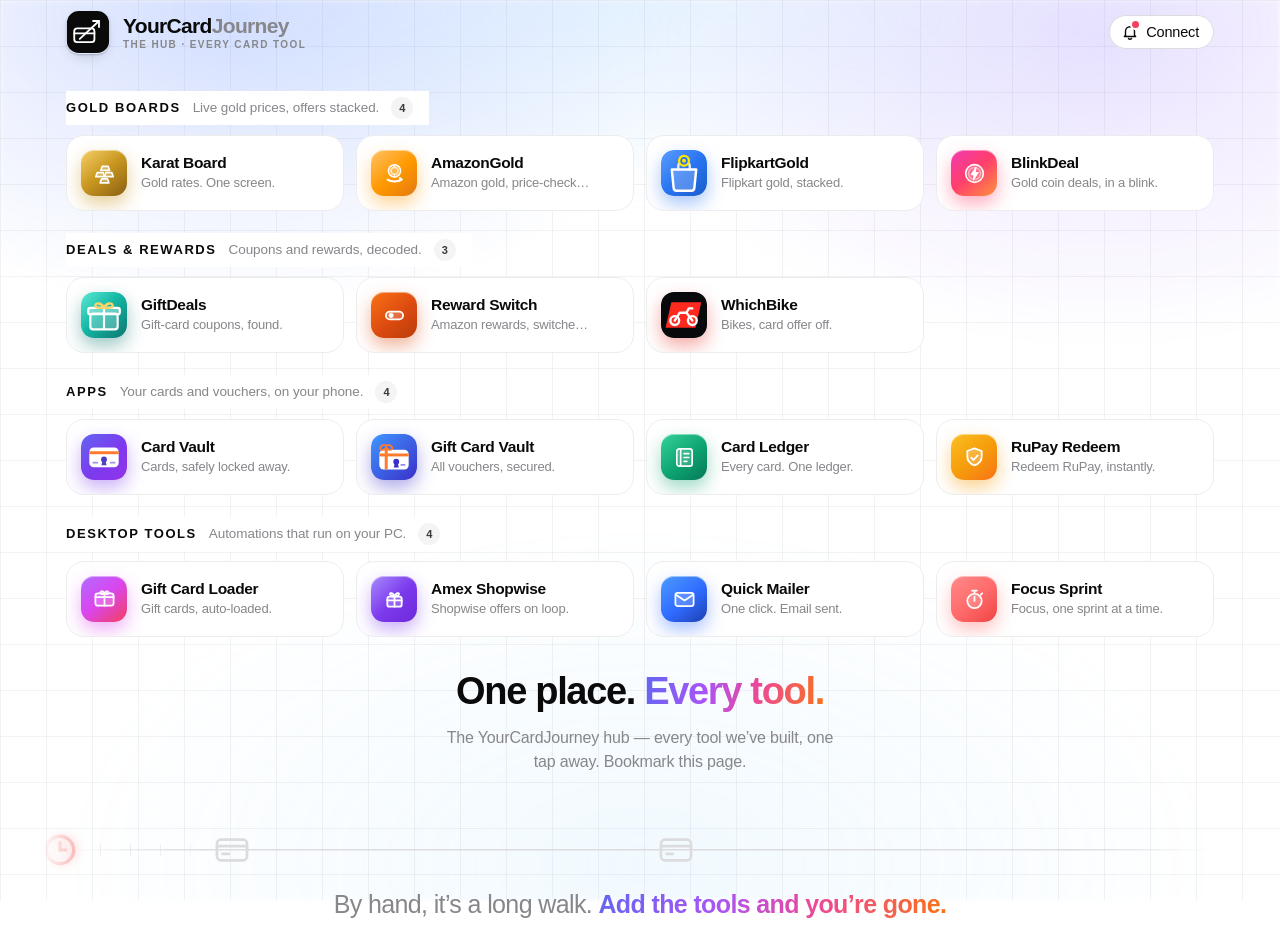
==== index.html @ 56a85131 "Store hub: compact icon-left tiles, heading moved to the bottom Co-Authored-By: Claude Opus 5.5 <nor" ====
<!DOCTYPE html>
<html lang="en">
<head>
  <meta charset="UTF-8" />
  <meta name="viewport" content="width=device-width, initial-scale=1.0" />
  <title>YourCardJourney Store</title>
  <meta name="description" content="Powerful tools. One ecosystem. Everything your credit cards should have done automatically." />
  <link rel="icon" type="image/svg+xml" href="favicon.svg" />
  <link rel="preconnect" href="https://rsms.me/" />
  <link rel="stylesheet" href="https://rsms.me/inter/inter.css" />
  <link rel="stylesheet" href="styles.css" />
  <script>document.documentElement.classList.add('js');</script>
</head>
<body>
  <!-- shared icon defs -->
  <svg width="0" height="0" style="position:absolute" aria-hidden="true">
    <defs>
      <g id="i-logo" fill="none" stroke="currentColor" stroke-width="1.6">
        <circle cx="12" cy="12" r="9"/><circle cx="12" cy="12" r="3.4" fill="currentColor" stroke="none"/>
      </g>

      <!-- Authentic app brand-mark glyphs (matched to each app's own header) -->
      <g id="i-ledger" fill="none" stroke="currentColor" stroke-width="1.7" stroke-linecap="round" stroke-linejoin="round">
        <rect x="4" y="3" width="16" height="18" rx="2.5" fill="currentColor" fill-opacity=".16"/>
        <path d="M8 3v18"/><path d="M11.5 8h5M11.5 12h5M11.5 16h3"/>
      </g>

      <g id="i-vault" fill="none" stroke="none">
        <rect x="2" y="5" width="20" height="14" rx="3" fill="currentColor" opacity=".22"/>
        <rect x="2" y="8.2" width="20" height="2.6" fill="currentColor"/>
        <rect x="5" y="14" width="6" height="2" rx="1" fill="currentColor"/>
      </g>

      <g id="i-gift" fill="none" stroke="currentColor" stroke-width="1.7" stroke-linecap="round" stroke-linejoin="round">
        <path d="M12 2.5l7.5 2.7v5.6c0 4.7-3.2 8.1-7.5 9.4-4.3-1.3-7.5-4.7-7.5-9.4V5.2z" fill="currentColor" fill-opacity=".16"/>
        <circle cx="12" cy="10.6" r="2.1"/><path d="M12 12.7v3"/>
      </g>

      <g id="i-redeem" fill="none" stroke="currentColor" stroke-width="1.9" stroke-linecap="round" stroke-linejoin="round">
        <path d="M12 2.5l7.5 2.7v5.6c0 4.7-3.2 8.1-7.5 9.4-4.3-1.3-7.5-4.7-7.5-9.4V5.2z" fill="currentColor" fill-opacity=".2"/>
        <path d="M8.6 12.2l2.4 2.4 4.4-4.8"/>
      </g>

      <g id="i-loop" fill="none" stroke="currentColor" stroke-width="1.9" stroke-linecap="round" stroke-linejoin="round">
        <rect x="4.5" y="9" width="15" height="10.5" rx="2.4" fill="currentColor" fill-opacity=".22"/>
        <path d="M4.5 13h15M12 9v10.5"/>
        <path d="M12 9S10.4 4.6 8 5.4 9.6 9 12 9zM12 9s1.6-4.4 4-3.6S14.4 9 12 9z"/>
      </g>

      <g id="i-wallet" fill="none" stroke="currentColor" stroke-width="1.8" stroke-linecap="round" stroke-linejoin="round">
        <rect x="2.5" y="5.5" width="19" height="13" rx="2.5" fill="currentColor" fill-opacity=".2"/>
        <path d="M2.5 9.5h19"/><path d="M12 5.5v13"/>
        <path d="M12 5.5S10.8 2.8 8.8 3.4C7 3.9 7.6 6 9 6.3c1.4.3 3-.8 3-.8Z" fill="currentColor" fill-opacity=".35"/>
        <path d="M12 5.5S13.2 2.8 15.2 3.4C17 3.9 16.4 6 15 6.3c-1.4.3-3-.8-3-.8Z" fill="currentColor" fill-opacity=".35"/>
      </g>

      <g id="i-mail" fill="none" stroke="currentColor" stroke-width="1.8" stroke-linecap="round" stroke-linejoin="round">
        <rect x="2.5" y="5" width="19" height="14" rx="2.5" fill="currentColor" fill-opacity=".2"/>
        <path d="M3 7l9 6 9-6"/>
      </g>

      <g id="i-timer" fill="none" stroke="currentColor" stroke-width="1.8" stroke-linecap="round" stroke-linejoin="round">
        <circle cx="12" cy="13.5" r="7.5" fill="currentColor" fill-opacity=".18"/>
        <path d="M12 13.5V9"/>
        <path d="M9.5 2.8h5M12 2.8v2.4"/>
        <path d="M18.7 6.8l1.3-1.3"/>
      </g>

      <g id="i-arrow" fill="none" stroke="currentColor" stroke-width="1.7" stroke-linecap="round" stroke-linejoin="round">
        <line x1="4" y1="12" x2="20" y2="12"/><polyline points="13,5 20,12 13,19"/>
      </g>

    </defs>
  </svg>

  <nav class="nav" id="nav">
    <div class="nav-inner">
      <a href="index.html" class="brand" aria-label="YourCardJourney — go to home">
        <span class="brand-mark" aria-hidden="true">
          <svg class="ico ico-mark" viewBox="0 0 48 48">
            <!-- solid ink tile — same language as the page's feature glyphs -->
            <rect x="1" y="1" width="46" height="46" rx="13" fill="var(--ink)"/>
            <g fill="none" stroke="#fff" stroke-width="2" stroke-linecap="round" stroke-linejoin="round">
              <!-- the card -->
              <rect x="9" y="20" width="22" height="15" rx="3.2"/>
              <path d="M9 25.5h22"/>
              <!-- the journey: one clean line rising up out of the card -->
              <path class="mk-rise" d="M15 31.5L36 12" pathLength="100"/>
              <path d="M36 12L29.5 12M36 12L36 18.5"/>
            </g>
          </svg>
        </span>
        <span class="brand-text">
          <span class="brand-word">YourCard<em>Journey</em></span>
          <span class="brand-tag">The hub · Every card tool</span>
        </span>
      </a>
      <div class="nav-links">
        <a href="social.html" class="nav-bell" aria-label="Connect — WhatsApp, X and Reddit" title="Connect">
          <svg viewBox="0 0 24 24" width="18" height="18" fill="none" stroke="currentColor" stroke-width="1.9" stroke-linecap="round" stroke-linejoin="round"><path d="M6 16.5V11a6 6 0 0 1 12 0v5.5l1.5 1.5h-15z"/><path d="M10 20.5a2.2 2.2 0 0 0 4 0"/></svg>
          <span>Connect</span><i class="nav-bell-dot" aria-hidden="true"></i>
        </a>
      </div>
    </div>
  </nav>

  <main>

    <section id="tools" class="section tools">
      <div class="flow-line" aria-hidden="true"></div>

      <div class="hub-group reveal">
        <h3 class="hub-head"><span>Gold boards</span><small>Live gold prices, offers stacked.</small><b>4</b></h3>
      </div>
      <div class="grid">
        <a class="card" href="https://karatboard.yourcardjourney.store" target="_blank" rel="noopener" style="--grad:linear-gradient(140deg,#f6d06a 0%,#c9971f 48%,#8a5f14 100%);--glow:rgba(201,151,31,.45)"><span class="idx">01</span>
          <div class="tile"><svg viewBox="0 0 24 24" fill="none" stroke="currentColor" stroke-width="1.7" stroke-linecap="round" stroke-linejoin="round">
            <path class="an-ingot" d="M9.6 4.6h6.2l1.5 4.2H8.1z" fill="currentColor" fill-opacity=".28"/>
            <path class="an-ingot" d="M4.4 11.1h6.2l1.5 4.2H2.9z" fill="currentColor" fill-opacity=".28"/>
            <path class="an-ingot" d="M13.4 11.1h6.2l1.5 4.2h-9.2z" fill="currentColor" fill-opacity=".28"/>
            <path class="an-ingot" d="M8.9 17.6h6.2l1.5 4.2H7.4z" fill="currentColor" fill-opacity=".28"/>
          </svg></div><h3>Karat Board</h3><p>Gold rates. One screen.</p></a>
        <a class="card" href="https://amazongold.yourcardjourney.store" target="_blank" rel="noopener" style="--grad:linear-gradient(140deg,#ffc266 0%,#ff9900 52%,#e47911 100%);--glow:rgba(255,153,0,.42)"><span class="idx">02</span>
          <div class="tile"><svg viewBox="0 0 24 24" fill="none" stroke="currentColor" stroke-width="1.6" stroke-linecap="round" stroke-linejoin="round">
            <g class="an-roll">
              <circle cx="12" cy="9.2" r="6.4" fill="currentColor" fill-opacity=".28"/>
              <circle cx="12" cy="9.2" r="3.6" opacity=".7"/>
              <path d="M12 2.8v1.9M12 13.7v1.9" opacity=".7"/>
            </g>
            <path class="an-smile" pathLength="40" d="M4.8 18.4c3.9 2.6 10.5 2.6 14.4 0" stroke-width="2.1"/>
            <path class="an-tip" pathLength="40" d="M17.6 16.7l1.9 1.6-2.4 1" stroke-width="2.1"/>
          </svg></div><h3>AmazonGold</h3><p>Amazon gold, price-checked.</p></a>
        <a class="card" href="https://flipkartgold.yourcardjourney.store" target="_blank" rel="noopener" style="--glow:rgba(40,116,240,.4)"><span class="idx">03</span>
          <div class="tile tile-mark"><img src="marks/flipkartgold.svg" alt="" width="54" height="54"></div><h3>FlipkartGold</h3><p>Flipkart gold, stacked.</p></a>
        <a class="card" href="https://blinkdeal.yourcardjourney.store" target="_blank" rel="noopener" style="--grad:linear-gradient(140deg,#f13ab1 0%,#ff3f6c 48%,#fd913c 100%);--glow:rgba(255,63,108,.42)"><span class="idx">04</span>
          <div class="tile"><svg viewBox="0 0 24 24" fill="none" stroke="currentColor" stroke-width="1.7" stroke-linecap="round" stroke-linejoin="round">
            <circle class="an-rim" cx="12" cy="12" r="9.2" fill="currentColor" fill-opacity=".2"/>
            <circle class="an-rim" cx="12" cy="12" r="6.2" opacity=".45"/>
            <path class="an-bolt" d="M13.6 5.4 8.5 13.2h3.1l-.8 5.6 5.1-7.9h-3.1l.8-5.5z" fill="currentColor" stroke-width="1.1"/>
          </svg></div><h3>BlinkDeal</h3><p>Gold coin deals, in a blink.</p></a>
      </div>
      <div class="hub-group reveal">
        <h3 class="hub-head"><span>Deals &amp; rewards</span><small>Coupons and rewards, decoded.</small><b>3</b></h3>
      </div>
      <div class="grid">
        <a class="card" href="https://giftdeals.yourcardjourney.store" target="_blank" rel="noopener" style="--glow:rgba(15,118,110,.4)"><span class="idx">05</span>
          <div class="tile tile-mark"><img src="marks/giftdeals.svg" alt="" width="54" height="54"></div><h3>GiftDeals</h3><p>Gift-card coupons, found.</p></a>
        <a class="card" href="https://rewardswitch.yourcardjourney.store" target="_blank" rel="noopener" style="--grad:linear-gradient(140deg,#f97316 0%,#dc4a0f 55%,#b93d0a 100%);--glow:rgba(220,74,15,.42)"><span class="idx">06</span>
          <div class="tile"><svg viewBox="0 0 24 24" fill="none" stroke="currentColor" stroke-width="1.8" stroke-linecap="round" stroke-linejoin="round">
            <rect x="3" y="8" width="18" height="8" rx="4" fill="currentColor" fill-opacity=".2"/>
            <circle class="an-knob" cx="8.5" cy="12" r="2.6" fill="currentColor" stroke="none"/>
            <g class="an-ray" stroke-width="1.6"><path d="M15.5 5.5v-2"/><path d="M19 7l1.4-1.4"/><path d="M12 7l-1.4-1.4"/></g>
          </svg></div><h3>Reward Switch</h3><p>Amazon rewards, switched on.</p></a>
        <a class="card" href="https://whichbike.in" target="_blank" rel="noopener" style="--glow:rgba(224,22,12,.36)"><span class="idx">07</span>
          <div class="tile tile-mark"><img src="marks/whichbike.svg" alt="" width="54" height="54"></div><h3>WhichBike</h3><p>Bikes, card offer off.</p></a>
      </div>
      <div class="hub-group reveal">
        <h3 class="hub-head"><span>Apps</span><small>Your cards and vouchers, on your phone.</small><b>4</b></h3>
      </div>
      <div class="grid">
        <a class="card" href="https://play.google.com/store/apps/details?id=com.yourcardjourney.cardvault" target="_blank" rel="noopener" style="--glow:rgba(124,58,237,.4)"><span class="idx">08</span>
          <div class="tile tile-mark"><img src="marks/cardvault.svg" alt="" width="54" height="54"></div><h3>Card Vault</h3><p>Cards, safely locked away.</p></a>
        <a class="card" href="https://play.google.com/store/apps/details?id=com.yourcardjourney.giftcardvault" target="_blank" rel="noopener" style="--glow:rgba(58,47,201,.4)"><span class="idx">09</span>
          <div class="tile tile-mark"><img src="marks/giftcardvault.svg" alt="" width="54" height="54"></div><h3>Gift Card Vault</h3><p>All vouchers, secured.</p></a>
        <a class="card" href="download/" style="--grad:linear-gradient(140deg,#34d399 0%,#0ea371 55%,#047857 100%);--glow:rgba(14,163,113,.4)"><span class="idx">10</span>
          <div class="tile"><svg viewBox="0 0 24 24" fill="none" stroke="currentColor" stroke-width="1.7" stroke-linecap="round" stroke-linejoin="round">
            <rect x="4" y="3" width="16" height="18" rx="2.5" fill="currentColor" fill-opacity=".16"/><path d="M8 3v18"/>
            <path class="an-row" pathLength="100" d="M11.5 8h5"/>
            <path class="an-row an-d2" pathLength="100" d="M11.5 12h5"/>
            <path class="an-row an-d3" pathLength="100" d="M11.5 16h3"/>
          </svg></div><h3>Card Ledger</h3><p>Every card. One ledger.</p></a>
        <a class="card" href="download/" style="--grad:linear-gradient(140deg,#fbbf24 0%,#f59e0b 50%,#f97316 100%);--glow:rgba(245,158,11,.45)"><span class="idx">11</span>
          <div class="tile"><svg viewBox="0 0 24 24" fill="none" stroke="currentColor" stroke-width="1.9" stroke-linecap="round" stroke-linejoin="round">
            <path d="M12 2.5l7.5 2.7v5.6c0 4.7-3.2 8.1-7.5 9.4-4.3-1.3-7.5-4.7-7.5-9.4V5.2z" fill="currentColor" fill-opacity=".2"/>
            <path class="an-check" pathLength="100" d="M8.6 12.2l2.4 2.4 4.4-4.8"/>
          </svg></div><h3>RuPay Redeem</h3><p>Redeem RuPay, instantly.</p></a>
      </div>
      <div class="hub-group reveal">
        <h3 class="hub-head"><span>Desktop tools</span><small>Automations that run on your PC.</small><b>4</b></h3>
      </div>
      <div class="grid">
        <a class="card" href="download/" style="--grad:linear-gradient(140deg,#b16bff 0%,#d946ef 48%,#f43f5e 100%);--glow:rgba(217,70,239,.42)"><span class="idx">12</span>
          <div class="tile"><svg viewBox="0 0 24 24" fill="none" stroke="currentColor" stroke-width="1.8" stroke-linecap="round" stroke-linejoin="round">
            <rect x="2.5" y="5.5" width="19" height="13" rx="2.5" fill="currentColor" fill-opacity=".2"/>
            <path d="M2.5 9.5h19"/><path d="M12 5.5v13"/>
            <g class="an-bow">
              <path d="M12 5.5S10.8 2.8 8.8 3.4C7 3.9 7.6 6 9 6.3c1.4.3 3-.8 3-.8Z" fill="currentColor" fill-opacity=".35"/>
              <path d="M12 5.5S13.2 2.8 15.2 3.4C17 3.9 16.4 6 15 6.3c-1.4.3-3-.8-3-.8Z" fill="currentColor" fill-opacity=".35"/>
            </g>
          </svg></div><h3>Gift Card Loader</h3><p>Gift cards, auto-loaded.</p></a>
        <a class="card" href="download/" style="--grad:linear-gradient(135deg,#a78bfa 0%,#7c3aed 52%,#6d28d9 100%);--glow:rgba(124,58,237,.4)"><span class="idx">13</span>
          <div class="tile"><svg viewBox="0 0 24 24" fill="none" stroke="currentColor" stroke-width="1.9" stroke-linecap="round" stroke-linejoin="round">
            <g class="an-box">
              <rect x="4.5" y="9" width="15" height="10.5" rx="2.4" fill="currentColor" fill-opacity=".22"/>
              <path d="M4.5 13h15M12 9v10.5"/>
              <path d="M12 9S10.4 4.6 8 5.4 9.6 9 12 9zM12 9s1.6-4.4 4-3.6S14.4 9 12 9z"/>
            </g>
          </svg></div><h3>Amex Shopwise</h3><p>Shopwise offers on loop.</p></a>
        <a class="card" href="download/" style="--grad:linear-gradient(140deg,#4d9bff 0%,#2f6bff 55%,#1e40af 100%);--glow:rgba(47,107,255,.42)"><span class="idx">14</span>
          <div class="tile"><svg viewBox="0 0 24 24" fill="none" stroke="currentColor" stroke-width="1.8" stroke-linecap="round" stroke-linejoin="round">
            <g class="an-send">
              <rect x="2.5" y="5" width="19" height="14" rx="2.5" fill="currentColor" fill-opacity=".2"/>
              <path class="an-flap" pathLength="100" d="M3 7l9 6 9-6"/>
            </g>
          </svg></div><h3>Quick Mailer</h3><p>One click. Email sent.</p></a>
        <a class="card" href="download/" style="--grad:linear-gradient(140deg,#ff8a8a 0%,#ff6b6b 52%,#ef4444 100%);--glow:rgba(255,107,107,.42)"><span class="idx">15</span>
          <div class="tile"><svg viewBox="0 0 24 24" fill="none" stroke="currentColor" stroke-width="1.8" stroke-linecap="round" stroke-linejoin="round">
            <circle cx="12" cy="13.5" r="7.5" fill="currentColor" fill-opacity=".18"/>
            <path class="an-needle" d="M12 13.5V9"/>
            <g class="an-btn"><path d="M9.5 2.8h5M12 2.8v2.4"/></g>
            <path d="M18.7 6.8l1.3-1.3"/>
          </svg></div><h3>Focus Sprint</h3><p>Focus, one sprint at a time.</p></a>
      </div>

      <div class="section-head hub-foot reveal">
        <h2>One place. <em class="grad-word">Every tool.</em></h2>
        <p>The YourCardJourney hub &mdash; every tool we&rsquo;ve built, one tap away. Bookmark this page.</p>
      </div>
    </section>
  </main>

  <footer class="footer">
    <!-- Acceleration line — the same "slow by hand, instant with the tools"
         idea, retold in the page's own minimal, line-art language. -->
    <div class="boostline">
      <div class="boost-track" aria-hidden="true">
        <span class="pace"></span>
        <!-- checkpoint 1 — the 1K cards milestone: speeds up 0.5x → 1.0x -->
        <span class="node node-a">
          <svg viewBox="0 0 24 24" fill="none" stroke="currentColor" stroke-width="1.7" stroke-linecap="round" stroke-linejoin="round">
            <rect x="2.5" y="5.5" width="19" height="13" rx="2.5"/>
            <path d="M2.5 9.5h19"/><path d="M6 14.5h4"/>
          </svg>
        </span>
        <!-- checkpoint 2 — the next card milestone: rockets 1.0x → 3.4x -->
        <span class="node node-b">
          <svg viewBox="0 0 24 24" fill="none" stroke="currentColor" stroke-width="1.7" stroke-linecap="round" stroke-linejoin="round">
            <rect x="2.5" y="5.5" width="19" height="13" rx="2.5"/>
            <path d="M2.5 9.5h19"/><path d="M6 14.5h4"/>
          </svg>
        </span>
        <!-- the traveller: an analog clock, stepping up in speed & colour at each checkpoint -->
        <span class="comet">
          <svg viewBox="0 0 24 24" fill="none" stroke="currentColor" stroke-width="1.9" stroke-linecap="round">
            <circle cx="12" cy="12" r="8.2"/>
            <line class="ch-h" x1="12" y1="12" x2="12" y2="7.6"/>
            <line class="ch-m" x1="12" y1="12" x2="15.4" y2="12"/>
          </svg>
        </span>
      </div>
      <p class="boost-caption">
        By hand, it&rsquo;s a long walk. <em class="grad-word">Add the tools and you&rsquo;re gone.</em>
      </p>
    </div>
  </footer>

  <script src="app.js"></script>
</body>
</html>
---- styles.css ----
:root {
  --bg: #ffffff;
  --bg-soft: #fafafa;
  --tile: #f4f4f5;
  --tile-ink: #0b0b0c;
  --ink: #0a0a0b;
  --ink-2: #3a3a3d;
  --muted: #86868b;
  --line: #ececed;
  --line-2: #dcdcde;
  --radius: 26px;
  --radius-sm: 16px;
  --max: 1200px;
  --ease: cubic-bezier(0.22, 1, 0.36, 1);
  --font: "Inter var", "Inter", -apple-system, BlinkMacSystemFont, "SF Pro Display", "Segoe UI", sans-serif;
}

* { box-sizing: border-box; margin: 0; padding: 0; }

html { scroll-behavior: smooth; -webkit-text-size-adjust: 100%; }

body {
  font-family: var(--font);
  background: var(--bg);
  color: var(--ink);
  letter-spacing: -0.011em;
  -webkit-font-smoothing: antialiased;
  text-rendering: optimizeLegibility;
  overflow-x: hidden;
  position: relative;
}

/* ---------- Ambient background: fine grid + soft gradients ---------- */
/* Layer 1 — faint horizontal + vertical lines, radially masked so they
   stay whisper-light and never read as harsh contrast. */
/* Full-bleed rectangle grid — spans the entire page end to end,
   behind the header, hero, tools, license cards and footer alike.
   No radial mask: the ruled lines run edge to edge, kept whisper-light. */
body::before {
  content: "";
  position: fixed;
  inset: 0;
  z-index: -2;
  pointer-events: none;
  background-image:
    linear-gradient(to right, rgba(15, 23, 42, 0.055) 1px, transparent 1px),
    linear-gradient(to bottom, rgba(15, 23, 42, 0.055) 1px, transparent 1px);
  background-size: 46px 46px;
}

/* Layer 2 — soft, transparent colour washes (blue / lavender / cyan)
   that bleed together like the reference, no hard edges. */
body::after {
  content: "";
  position: fixed;
  inset: 0;
  z-index: -1;
  pointer-events: none;
  background:
    radial-gradient(54% 46% at 18% 2%,  rgba(99, 132, 255, 0.24), transparent 70%),
    radial-gradient(52% 48% at 86% 4%,  rgba(168, 128, 255, 0.22), transparent 72%),
    radial-gradient(70% 30% at 50% 0%,  rgba(120, 200, 255, 0.16), transparent 78%),
    radial-gradient(60% 50% at 50% 96%, rgba(120, 200, 255, 0.10), transparent 75%);
  filter: blur(2px);
}

::selection { background: var(--ink); color: #fff; }

a { color: inherit; text-decoration: none; }

/* ---------- Nav ---------- */
.nav {
  position: sticky;
  top: 0;
  z-index: 50;
  /* transparent at the top so the grid + gradient show through the header */
  background: transparent;
  border-bottom: 1px solid transparent;
  transition: border-color 0.4s var(--ease), background 0.4s var(--ease), backdrop-filter 0.4s var(--ease);
}

.nav.scrolled {
  border-bottom-color: var(--line);
  background: rgba(255, 255, 255, 0.85);
  backdrop-filter: saturate(180%) blur(20px);
  -webkit-backdrop-filter: saturate(180%) blur(20px);
}

.nav-inner {
  max-width: var(--max);
  margin: 0 auto;
  padding: 10px 26px;
  display: flex;
  align-items: center;
  justify-content: space-between;
  gap: 20px;
}

/* Brand lockup — jewel mark + two-tone wordmark + micro-tagline */
.brand {
  display: inline-flex;
  align-items: center;
  gap: 13px;
  transition: transform 0.3s var(--ease);
}
.brand:hover { transform: translateY(-1px); }
.brand:active { transform: translateY(0); }

/* the mark — a solid ink tile with a single clean card-on-a-journey glyph */
.brand-mark {
  display: inline-flex;
  align-items: center;
  border-radius: 13px;
  box-shadow:
    0 1px 2px rgba(8, 11, 18, 0.20),
    0 6px 16px -8px rgba(8, 11, 18, 0.30);
  transition: box-shadow 0.35s var(--ease), transform 0.35s var(--ease);
}
.brand-mark .ico {
  width: 44px; height: 44px;
  display: block;
}
.brand:hover .brand-mark {
  transform: translateY(-1px) scale(1.03);
  box-shadow:
    0 1px 2px rgba(8, 11, 18, 0.22),
    0 12px 24px -10px rgba(8, 11, 18, 0.42);
}
/* the journey line draws itself on hover */
.mk-rise {
  stroke-dasharray: 100;
  stroke-dashoffset: 0;
  transition: stroke-dashoffset 0.7s var(--ease);
}
.brand:hover .mk-rise { stroke-dashoffset: 100; animation: mk-redraw 0.7s var(--ease) 0.02s; }
@keyframes mk-redraw {
  0%   { stroke-dashoffset: 100; }
  100% { stroke-dashoffset: 0; }
}

/* wordmark — "YourCard" in ink, "Journey" in a quiet muted tone */
.brand-text {
  display: flex;
  flex-direction: column;
  gap: 3px;
}
.brand-word {
  font-family: var(--font);
  font-weight: 780;
  font-size: 21px;
  letter-spacing: -0.032em;
  line-height: 1;
  color: var(--ink);
  white-space: nowrap;
}
.brand-word em {
  font-style: normal;
  font-weight: 640;
  color: var(--muted);
  transition: color 0.35s var(--ease);
}
.brand:hover .brand-word em { color: var(--ink-2); }
.brand-tag {
  font-size: 10px;
  font-weight: 600;
  letter-spacing: 0.14em;
  text-transform: uppercase;
  color: var(--muted);
  white-space: nowrap;
}

@media (prefers-reduced-motion: reduce) {
  .mk-rise { transition: none; }
  .brand:hover .mk-rise { animation: none; }
}

.nav-links { display: flex; gap: 30px; }

.nav-links a {
  position: relative;
  color: var(--muted);
  font-size: 14.5px;
  font-weight: 500;
  padding: 4px 0;
  transition: color 0.25s var(--ease);
}

.nav-links a::after {
  content: "";
  position: absolute;
  left: 0; right: 0; bottom: -2px;
  height: 1.5px;
  background: var(--ink);
  transform: scaleX(0);
  transform-origin: left;
  transition: transform 0.35s var(--ease);
}

.nav-links a:hover { color: var(--ink); }
.nav-links a:hover::after,
.nav-links a.active::after { transform: scaleX(1); }
.nav-links a.active { color: var(--ink); }

/* ---------- Hero ---------- */
.hero {
  max-width: var(--max);
  margin: 0 auto;
  padding: 34px 26px 20px;
  text-align: center;
  position: relative;
}
.hero > *:not(.hero-fx):not(.speedway) { position: relative; z-index: 2; }

/* ---------- Rotating 3D time / automation backdrop ---------- */
.hero-fx {
  position: absolute;
  inset: -30px 0 0;
  z-index: 0;
  pointer-events: none;
  overflow: hidden;
  perspective: 900px;          /* gives the tumble real depth */
}
.hero-fx .fx {
  position: absolute;
  color: var(--ink);
  opacity: 0.22;
  stroke-width: 1.5;
  transform-box: fill-box;
  transform-origin: center;
  will-change: transform;
  animation: fx-tumble linear infinite, fx-float ease-in-out infinite alternate;
}
.hero-fx .fx path,
.hero-fx .fx circle,
.hero-fx .fx line,
.hero-fx .fx polyline { vector-effect: non-scaling-stroke; }

/* clean in-plane spin — the glyphs clearly rotate like turning cogs */
@keyframes fx-tumble {
  to { transform: rotate(360deg); }
}
@keyframes fx-float { to { translate: 0 -18px; } }

/* each shape: own position, size, speed & spin axis — kept out of the text column */
.fx-clock     { top: 12%;  left: 7%;   width: 74px;  height: 74px;  opacity: 0.18; animation-duration: 14s, 7s; }
.fx-gear      { top: 56%;  left: 12%;  width: 58px;  height: 58px;  animation-duration: 11s, 9s;  animation-direction: reverse, alternate; }
.fx-stopwatch { top: 16%;  right: 8%;  width: 66px;  height: 66px;  animation-duration: 13s, 8s;  animation-direction: reverse, alternate; }
.fx-loop      { top: 62%;  right: 11%; width: 62px;  height: 62px;  animation-duration: 10s, 6.5s; }
.fx-poly      { top: 36%;  left: 2%;   width: 88px;  height: 88px;  opacity: 0.12; animation-duration: 18s, 11s; }
.fx-hourglass { top: 40%;  right: 2%;  width: 54px;  height: 54px;  animation-duration: 12s, 7.5s; animation-direction: reverse, alternate; }

/* ---------- Footer acceleration line ----------
   Story: a clock walks the track by hand at a 0.5× crawl (red). At the
   1K-cards checkpoint it steps up to 1.0× (amber); at the Tools gear it
   rockets to 3.4× (green) and is gone. Told in the page's own thin,
   abstract line-art — no cartoon.

   Timing budget (11s loop): the crawl gets most of the clock, the sprint
   almost none — so the eye reads distance ÷ speed as real acceleration.
     0%→53%  : 0.5×  crawl   (0% → 16%, the long walk)
     53%→80% : 1.8×  faster  (16% → 53%)
     80%→100%: 3.4×  sprint  (53% → 104%, gone) */
.boostline {
  --boost-red:   #ef4444;
  --boost-amber: #f59e0b;
  --boost-green: #0ea371;
  position: relative;
  max-width: var(--max);
  margin: 0 auto;
  text-align: center;
}
.boost-track {
  position: relative;
  height: 60px;
  /* the baseline the traveller rides on */
  background: linear-gradient(90deg, transparent, var(--line-2) 14%, var(--line-2) 86%, transparent) center / 100% 1.5px no-repeat;
  -webkit-mask-image: linear-gradient(90deg, transparent, #000 8%, #000 92%, transparent);
  mask-image: linear-gradient(90deg, transparent, #000 8%, #000 92%, transparent);
  overflow: hidden;
}
/* steady pace ticks on the approach — a calm, even rhythm that fades
   out as it nears the first checkpoint */
.boost-track .pace {
  position: absolute;
  left: 0; top: 50%;
  width: 16%; height: 12px;
  transform: translateY(-50%);
  background: repeating-linear-gradient(90deg, var(--line-2) 0 1.5px, transparent 1.5px 30px);
  -webkit-mask-image: linear-gradient(90deg, transparent, #000 20%, transparent);
  mask-image: linear-gradient(90deg, transparent, #000 20%, transparent);
  opacity: 0.9;
}
/* ── the two card checkpoints ──
   node-a (16%) and node-b (53%). Each sits dim on the line and flares in
   its stage colour the instant the clock touches it. */
.boost-track .node {
  position: absolute;
  top: 50%;
  transform: translate(-50%, -50%);
  color: var(--line-2);
  line-height: 0;
}
.boost-track .node svg { display: block; width: 38px; height: 38px; }
.boost-track .node-a { left: 16%; animation: node-a-lit 11s infinite; }
.boost-track .node-b { left: 53%; animation: node-b-lit 11s infinite; }
@keyframes node-a-lit {              /* lights amber when touched, then holds lit until the clock exits */
  0%, 51%   { color: var(--line-2); filter: none; }
  53%       { color: var(--boost-amber); filter: drop-shadow(0 0 8px rgba(245, 158, 11, 0.65)); }
  100%      { color: var(--boost-amber); filter: drop-shadow(0 0 4px rgba(245, 158, 11, 0.35)); }
}
@keyframes node-b-lit {             /* flares green as the 1.8× → 3.4× sprint fires */
  0%, 78%   { color: var(--line-2); filter: none; }
  80%       { color: var(--boost-green); filter: drop-shadow(0 0 8px rgba(14, 163, 113, 0.65)); }
  100%      { color: var(--boost-green); filter: drop-shadow(0 0 4px rgba(14, 163, 113, 0.35)); }
}
/* the traveller: an analog clock with a stretching speed-tail (::before) */
.boost-track .comet {
  position: absolute;
  top: 50%; left: 0;
  transform: translateY(-50%);
  width: 40px; height: 40px;
  color: var(--boost-red);        /* red crawl → amber → green sprint */
  will-change: left;
  filter: drop-shadow(0 0 5px currentColor);
  animation: comet-travel 11s infinite, comet-color 11s infinite;
}
.boost-track .comet svg { display: block; width: 40px; height: 40px; }
@keyframes comet-travel {
  0%   { left: -4%; animation-timing-function: linear; }          /* 0.5× crawl by hand */
  53%  { left: 16%; animation-timing-function: linear; }          /* touch card 1 → 1.8× */
  80%  { left: 53%; animation-timing-function: cubic-bezier(0.5, 0, 0.75, 0.25); } /* touch card 2 → 3.4× */
  100% { left: 104%; }                                            /* gone */
}
@keyframes comet-color {
  0%,   52.9% { color: var(--boost-red); }     /* stage 1 — 0.5× */
  53%,  79.9% { color: var(--boost-amber); }   /* stage 2 — 1.8× */
  80%,  100%  { color: var(--boost-green); }   /* stage 3 — 3.4× */
}
/* the hands step up a gear at each checkpoint — 1 turn in the long crawl,
   2 in the middle, 3 in the blur-fast sprint: the same distance-÷-speed
   read, told on the dial. */
.boost-track .comet .ch-h,
.boost-track .comet .ch-m {
  transform-box: view-box;
  transform-origin: 12px 12px;
}
.boost-track .comet .ch-m { animation: hand-accel 11s linear infinite; }
.boost-track .comet .ch-h { animation: hand-accel-slow 11s linear infinite; }
@keyframes hand-accel {
  0%   { transform: rotate(0deg); }
  53%  { transform: rotate(360deg); }    /* 0.5× — one slow sweep */
  80%  { transform: rotate(1080deg); }   /* 1.8× — much more ground */
  100% { transform: rotate(2160deg); }   /* 3.4× — spun into a blur */
}
@keyframes hand-accel-slow {
  0%   { transform: rotate(0deg); }
  53%  { transform: rotate(60deg); }
  80%  { transform: rotate(230deg); }
  100% { transform: rotate(560deg); }
}
.boost-track .comet::before {
  content: "";
  position: absolute;
  right: 100%; top: 50%;
  height: 2px;
  margin-right: -3px;
  transform: translateY(-50%);
  border-radius: 2px;
  background: linear-gradient(90deg, transparent, currentColor);
  animation: comet-tail 11s infinite;
}
@keyframes comet-tail {
  0%,  52%  { width: 8px;   opacity: 0.4; }   /* stub during the 0.5× crawl */
  53%, 78%  { width: 26px;  opacity: 0.7; }   /* a little longer at 1.8× */
  91%       { width: 120px; opacity: 0.95; }  /* streaked out in the 3.4× sprint */
  100%      { width: 40px;  opacity: 0; }
}
.boost-caption {
  margin-top: 8px;
  font-size: clamp(19px, 2.6vw, 25px);
  letter-spacing: -0.025em;
  line-height: 1.35;
  color: var(--muted);
}
.boost-caption .grad-word { font-weight: 600; }
@media (prefers-reduced-motion: reduce) {
  .boost-track .comet,
  .boost-track .comet::before,
  .boost-track .comet .ch-h,
  .boost-track .comet .ch-m,
  .boost-track .node-a,
  .boost-track .node-b { animation: none; }
  .boost-track .comet { left: 104%; color: var(--boost-green); }
  .boost-track .node-a { color: var(--boost-amber); }
  .boost-track .node-b { color: var(--boost-green); }
}

.eyebrow {
  display: inline-flex;
  align-items: center;
  gap: 8px;
  font-size: 12.5px;
  font-weight: 500;
  letter-spacing: 0.04em;
  text-transform: uppercase;
  color: var(--muted);
  padding: 7px 14px;
  border: 1px solid var(--line);
  border-radius: 999px;
  margin-bottom: 34px;
}

.eyebrow .dot {
  width: 6px; height: 6px; border-radius: 50%;
  background: var(--ink);
  animation: pulse 2.4s var(--ease) infinite;
}

@keyframes pulse {
  0%, 100% { opacity: 1; transform: scale(1); }
  50% { opacity: 0.35; transform: scale(0.75); }
}

.hero h1 {
  font-size: clamp(38px, 6.4vw, 74px);
  font-weight: 680;
  line-height: 1.02;
  letter-spacing: -0.045em;
}

.hero h1 .line { display: block; overflow: hidden; }
.hero h1 .line span { display: inline-block; will-change: transform; }
.js .hero h1 .line span { transform: translateY(108%); animation: rise 0.95s var(--ease) forwards; }
.js .hero h1 .line:nth-child(1) span { animation-delay: 0.12s; }
.js .hero h1 .line:nth-child(2) span { animation-delay: 0.21s; }
@keyframes rise { to { transform: translateY(0); } }

/* gradient keyword in the headline */
.grad-word {
  font-style: normal;
  background: linear-gradient(100deg, #6366f1 0%, #a855f7 34%, #ec4899 62%, #f97316 100%);
  -webkit-background-clip: text;
  background-clip: text;
  -webkit-text-fill-color: transparent;
  color: transparent;
}

.hero-sub {
  margin: 34px auto 0;
  max-width: 560px;
  font-size: clamp(16px, 2vw, 19px);
  line-height: 1.5;
  color: var(--muted);
  font-weight: 400;
}

/* staggered story reveal */
.js .hero-sub > * { opacity: 0; transform: translateY(14px); animation: story-in 0.8s var(--ease) forwards; }
.js .hero-sub > *:nth-child(1) { animation-delay: 0.45s; }
.js .hero-sub > *:nth-child(2) { animation-delay: 0.62s; }
.js .hero-sub > *:nth-child(3) { animation-delay: 0.82s; }
.js .hero-sub > *:nth-child(4) { animation-delay: 1.0s; }
@keyframes story-in { to { opacity: 1; transform: translateY(0); } }

.story-open {
  font-size: 13px;
  font-weight: 560;
  letter-spacing: 0.09em;
  text-transform: uppercase;
  color: var(--muted);
}

/* escalation: cards → rewards → chaos, each louder than the last */
.hero-sub-accent {
  margin-top: 14px;
  font-size: clamp(19px, 2.6vw, 25px);
  letter-spacing: -0.025em;
  line-height: 1.35;
}
.esc-1 { font-weight: 480; color: var(--muted); }
.esc-2 { font-weight: 600; color: var(--ink-2); }
.esc-3 {
  font-weight: 720;
  background: linear-gradient(95deg, var(--ink) 20%, #dc2626 75%, #f97316 100%);
  -webkit-background-clip: text;
  background-clip: text;
  -webkit-text-fill-color: transparent;
  color: transparent;
}

.story-intro { margin-top: 16px; }

/* "Your Private Apps" label sitting above the three promise pills */
.built-label {
  margin-top: 30px;
  font-size: 12.5px;
  font-weight: 600;
  letter-spacing: 0.14em;
  text-transform: uppercase;
  color: var(--muted);
}
.built-label::before,
.built-label::after {
  content: "";
  display: inline-block;
  width: 26px; height: 1px;
  vertical-align: middle;
  margin: 0 12px;
  background: var(--line-2);
}

/* built-to inline pills — one line, one colour, centered on the page */
.hero-built {
  margin: 26px 0 0 calc(50% - 50vw);
  width: 100vw;
  padding: 0 20px;
  display: flex;
  justify-content: center;
  align-items: center;
  gap: 44px;
  flex-wrap: nowrap;
}
.pill {
  display: inline-flex;
  align-items: center;
  gap: 14px;
  font-size: clamp(18px, 2.2vw, 23px);
  font-weight: 660;
  letter-spacing: -0.022em;
  color: var(--ink);
  white-space: nowrap;
  transition: transform 0.3s var(--ease);
}
.pill:hover { transform: translateY(-2px); }
.pill-chk {
  flex: 0 0 auto;
  width: 38px; height: 38px;
  border-radius: 50%;
  display: inline-flex;
  align-items: center;
  justify-content: center;
  color: #fff;
  background: var(--ink);
  box-shadow: 0 6px 14px rgba(0, 0, 0, 0.24), inset 0 1px 0 rgba(255, 255, 255, 0.28);
}
.pill-chk svg { width: 22px; height: 22px; overflow: visible; }

/* --- badge vignettes: each one acts out its promise --- */

/* 1 · chaos → order: tangle dissolves into clean rows, then relapses */
.vz-scramble { animation: vz-tangle 3.6s var(--ease) infinite; }
.vz-order    { animation: vz-settle 3.6s var(--ease) infinite; }
@keyframes vz-tangle {
  0%, 38%  { opacity: 1; }
  52%, 86% { opacity: 0; }
  100%     { opacity: 1; }
}
@keyframes vz-settle {
  0%, 38%  { opacity: 0; }
  52%, 86% { opacity: 1; }
  100%     { opacity: 0; }
}

/* 2 · time: hands sweep the dial */
.vz-min, .vz-hour { transform-box: view-box; transform-origin: 12px 12px; }
.vz-min  { animation: vz-sweep 3s linear infinite; }
.vz-hour { animation: vz-sweep 36s linear infinite; }
@keyframes vz-sweep { to { transform: rotate(360deg); } }

/* 3 · reward: the line keeps drawing itself up, star pops at the peak */
.vz-rise {
  stroke-dasharray: 100;
  animation: vz-draw 2.8s var(--ease) infinite;
}
@keyframes vz-draw {
  0%        { stroke-dashoffset: 100; }
  45%, 82%  { stroke-dashoffset: 0; }
  100%      { stroke-dashoffset: -100; }
}
.vz-star {
  transform-box: fill-box;
  transform-origin: center;
  animation: vz-pop 2.8s var(--ease) infinite;
}
@keyframes vz-pop {
  0%, 38%   { transform: scale(0); opacity: 0; }
  50%       { transform: scale(1.25); opacity: 1; }
  58%, 82%  { transform: scale(1); opacity: 1; }
  95%, 100% { transform: scale(0); opacity: 0; }
}

@media (max-width: 720px) {
  .hero-built { flex-wrap: wrap; }
}

@media (prefers-reduced-motion: reduce) {
  .vz-scramble { opacity: 0; }
  .vz-order { opacity: 1; }
  .vz-rise { stroke-dasharray: none; }
  .vz-star { transform: scale(1); opacity: 1; }
}

.hero-cta {
  margin-top: 40px;
  display: flex;
  gap: 14px;
  justify-content: center;
  align-items: center;
  flex-wrap: wrap;
}

.btn {
  display: inline-flex;
  align-items: center;
  gap: 8px;
  padding: 14px 26px;
  border-radius: 999px;
  font-size: 15px;
  font-weight: 550;
  transition: transform 0.3s var(--ease), box-shadow 0.3s var(--ease), background 0.3s var(--ease);
}

.btn-primary {
  background: var(--ink);
  color: #fff;
  box-shadow: 0 1px 2px rgba(0,0,0,0.16);
}
.btn-primary:hover { transform: translateY(-2px); box-shadow: 0 14px 30px rgba(0,0,0,0.18); }
.btn-primary .arw { transition: transform 0.3s var(--ease); }
.btn-primary:hover .arw { transform: translateX(4px); }

.btn-ghost { color: var(--ink-2); font-weight: 500; }
.btn-ghost:hover { color: var(--ink); }

/* Get License — amazon-pay accented outline button beside Explore Tools */
.btn-license {
  color: var(--ink);
  border: 1px solid var(--line-2);
  background: var(--bg);
  box-shadow: 0 1px 2px rgba(0,0,0,0.05);
}
.btn-license .arw { transition: transform 0.3s var(--ease); color: #f97316; }
.btn-license:hover {
  transform: translateY(-2px);
  border-color: #f9a03c;
  box-shadow: 0 12px 26px rgba(249, 115, 22, 0.16);
}
.btn-license:hover .arw { transform: translateX(4px); }

.scroll-cue {
  margin-top: 30px;
  display: inline-flex;
  flex-direction: column;
  align-items: center;
  gap: 10px;
  color: var(--muted);
  font-size: 12px;
  letter-spacing: 0.05em;
  text-transform: uppercase;
}
.scroll-cue .rail {
  width: 1px; height: 40px;
  background: linear-gradient(var(--line-2), transparent);
  position: relative; overflow: hidden;
}
.scroll-cue .rail::after {
  content: ""; position: absolute; left: 0; top: 0;
  width: 1px; height: 14px; background: var(--ink);
  animation: fall 2s var(--ease) infinite;
}
@keyframes fall {
  0% { transform: translateY(-14px); opacity: 0; }
  40% { opacity: 1; }
  100% { transform: translateY(40px); opacity: 0; }
}

/* ---------- Horizontal divider between sections ---------- */
.rule {
  border: 0;
  height: 1px;
  max-width: var(--max);
  margin: 0 auto;
  background: linear-gradient(90deg, transparent, var(--line-2) 12%, var(--line-2) 88%, transparent);
}

/* ---------- Section head ---------- */
.section {
  max-width: var(--max);
  margin: 0 auto;
  padding: 28px 26px 28px;
}
.section-head { text-align: center; margin-bottom: 26px; }
.section-head h2 {
  font-size: clamp(26px, 3.6vw, 40px);
  font-weight: 660;
  letter-spacing: -0.035em;
  line-height: 1.08;
}
.section-head p {
  margin: 14px auto 0;
  max-width: 400px;
  color: var(--muted);
  font-size: 16px;
  line-height: 1.5;
}

/* ---------- Tools grid ---------- */
.tools { position: relative; padding-bottom: 30px; }

.flow-line {
  position: absolute;
  top: 8px; bottom: 60px;
  left: 50%;
  width: 2px;
  transform: translateX(-1px);
  background: linear-gradient(180deg, transparent, var(--line) 8%, var(--line) 92%, transparent);
  overflow: hidden;
  z-index: 0;
  pointer-events: none;
}
.flow-line::after {
  content: "";
  position: absolute; left: 0;
  width: 2px; height: 130px;
  top: -130px;
  background: linear-gradient(180deg, transparent, rgba(10,10,11,0.85), transparent);
  animation: flow 3.6s linear infinite;
}
@keyframes flow {
  0% { top: -130px; }
  100% { top: 100%; }
}

.grid {
  position: relative;
  z-index: 1;
  display: grid;
  grid-template-columns: repeat(4, 1fr);
  gap: 18px;
}

.card {
  position: relative;
  background: var(--bg);
  border: 1px solid var(--line);
  border-radius: var(--radius);
  padding: 22px 24px 24px;
  min-height: 168px;
  overflow: hidden;
  cursor: default;
  transition:
    opacity 0.7s var(--ease),
    transform 0.7s var(--ease),
    border-color 0.4s var(--ease),
    box-shadow 0.4s var(--ease);
}
/* hidden state applies only when JS confirmed running */
.js .card { opacity: 0; transform: translateY(26px); }
.js .card.in { opacity: 1; transform: translateY(0); }

.card:hover {
  border-color: var(--line-2);
  /* backlit glow in the app's own gradient colour — matches each icon */
  box-shadow: 0 18px 42px var(--glow, rgba(0,0,0,0.07));
  transform: translateY(-5px);
}

/* app-tile icon — each app's authentic gradient "brand-mark" header */
.tile {
  width: 54px; height: 54px;
  border-radius: var(--radius-sm);
  background: var(--grad, var(--tile));
  display: flex; align-items: center; justify-content: center;
  color: #fff;
  box-shadow:
    0 8px 18px var(--glow, rgba(0,0,0,0.14)),
    inset 0 1px 0 rgba(255,255,255,0.45);
  transition: transform 0.4s var(--ease), box-shadow 0.4s var(--ease), filter 0.4s var(--ease);
}
.tile svg { width: 27px; height: 27px; display: block; }
.card:hover .tile {
  transform: translateY(-2px) scale(1.05);
  filter: brightness(1.06) saturate(1.05);
  box-shadow:
    0 12px 26px var(--glow, rgba(0,0,0,0.2)),
    inset 0 1px 0 rgba(255,255,255,0.55);
}

.card h3 {
  margin-top: 22px;
  font-size: 18.5px;
  font-weight: 600;
  letter-spacing: -0.02em;
}
.card p {
  margin-top: 9px;
  font-size: 14.5px;
  line-height: 1.52;
  color: var(--muted);
}

/* --- tile vignettes: each icon acts out its app on hover --- */

/* 01 Ledger: entry rows write themselves in sequence */
.an-row { stroke-dasharray: 100; }
.card:hover .an-row { animation: an-write 0.5s var(--ease) both; }
.card:hover .an-d2 { animation-delay: 0.14s; }
.card:hover .an-d3 { animation-delay: 0.28s; }
@keyframes an-write { from { stroke-dashoffset: 100; } to { stroke-dashoffset: 0; } }

/* 02 Card Vault: stripe slides on, signature stamps in */
.an-stripe, .an-sig { transform-box: fill-box; transform-origin: left center; }
.card:hover .an-stripe { animation: an-grow 0.5s var(--ease) both; }
.card:hover .an-sig { animation: an-grow 0.45s 0.22s var(--ease) both; }
@keyframes an-grow { from { transform: scaleX(0); } to { transform: scaleX(1); } }

/* 03 Gift Card Vault: keyhole turns like a dial being locked */
.an-dial { transform-box: view-box; transform-origin: 12px 10.6px; }
.card:hover .an-dial { animation: an-turn 0.85s var(--ease) both; }
@keyframes an-turn { 60% { transform: rotate(200deg); } 100% { transform: rotate(180deg); } }

/* 04 Gift Card Loader: ribbon bow gives a happy wiggle */
.an-bow { transform-box: view-box; transform-origin: 12px 5.5px; }
.card:hover .an-bow { animation: an-wiggle 0.7s var(--ease); }
@keyframes an-wiggle { 25% { transform: rotate(-13deg); } 60% { transform: rotate(9deg); } 100% { transform: rotate(0); } }

/* 05 Amex Shopwise: the gift box does an excited bounce */
.an-box { transform-box: view-box; transform-origin: 12px 19.5px; }
.card:hover .an-box { animation: an-bounce 0.7s var(--ease); }
@keyframes an-bounce {
  30% { transform: translateY(-2.6px) scaleY(1.06); }
  55% { transform: translateY(0) scaleY(0.94); }
  75% { transform: translateY(-1px) scaleY(1.02); }
  100% { transform: none; }
}

/* 06 RuPay Redeem: the check redraws — redeemed! */
.an-check { stroke-dasharray: 100; }
.card:hover .an-check { animation: an-write 0.55s 0.08s var(--ease) both; }

/* 07 Quick Mailer: envelope lifts off, flap seals shut */
.an-send { transform-box: view-box; transform-origin: 12px 12px; }
.card:hover .an-send { animation: an-fly 0.8s var(--ease); }
@keyframes an-fly {
  30% { transform: translate(1.6px, -1.6px) rotate(-7deg); }
  60% { transform: translate(-0.5px, 0.4px) rotate(2deg); }
  100% { transform: none; }
}
.an-flap { stroke-dasharray: 100; }
.card:hover .an-flap { animation: an-write 0.5s 0.1s var(--ease) both; }

/* 08 Focus Sprint: press the crown, needle sweeps a lap */
.an-needle { transform-box: view-box; transform-origin: 12px 13.5px; }
.card:hover .an-needle { animation: an-sweep-once 0.9s 0.12s var(--ease) both; }
@keyframes an-sweep-once { to { transform: rotate(360deg); } }
.an-btn { transform-box: view-box; transform-origin: 12px 3px; }
.card:hover .an-btn { animation: an-press 0.4s var(--ease); }
@keyframes an-press { 30% { transform: translateY(1.4px); } 100% { transform: none; } }

/* 09 Karat Board: bullion bars stack up, bottom first (as in the app's brand mark) */
.an-ingot { transform-box: fill-box; transform-origin: center bottom; }
.card:hover .an-ingot { animation: an-stack 0.42s var(--ease) both; }
.card:hover .an-ingot:nth-of-type(4) { animation-delay: 0s; }
.card:hover .an-ingot:nth-of-type(2) { animation-delay: 0.07s; }
.card:hover .an-ingot:nth-of-type(3) { animation-delay: 0.13s; }
.card:hover .an-ingot:nth-of-type(1) { animation-delay: 0.2s; }
@keyframes an-stack { from { transform: translateY(-4px) scaleY(.7); opacity: .35; } to { transform: none; opacity: 1; } }

/* 10 BlinkDeal: the coin rim rings, the bolt strikes it */
.an-rim, .an-bolt { transform-box: fill-box; transform-origin: center; }
.card:hover .an-rim { animation: an-ring 0.55s var(--ease) both; }
.card:hover .an-bolt { animation: an-strike 0.55s var(--ease) both; }
@keyframes an-ring { 0% { transform: scale(.82); opacity: .35; } 60% { transform: scale(1.07); opacity: 1; } 100% { transform: scale(1); opacity: 1; } }
@keyframes an-strike {
  0% { opacity: .15; transform: scale(.7) translateY(-2px); }
  40% { opacity: 1; transform: scale(1.18); }
  70% { opacity: .55; transform: scale(.97); }
  100% { opacity: 1; transform: none; }
}

/* 11 AmazonGold: the coin rolls in, the smile draws itself */
.an-roll { transform-box: fill-box; transform-origin: center; }
.an-smile, .an-tip { stroke-dasharray: 40; }
.card:hover .an-roll { animation: an-rollin 0.7s var(--ease) both; }
.card:hover .an-smile { animation: an-draw 0.55s 0.12s var(--ease) both; }
.card:hover .an-tip { animation: an-draw 0.3s 0.5s ease both; }
@keyframes an-rollin { 0% { transform: translateX(-7px) rotate(-150deg); opacity: .4; } 100% { transform: none; opacity: 1; } }
@keyframes an-draw { 0% { stroke-dashoffset: 40; opacity: .3; } 100% { stroke-dashoffset: 0; opacity: 1; } }

/* 12 Reward Switch: the knob slides on and the rays light up */
.an-knob { transform-box: fill-box; transform-origin: center; transition: transform 0.45s var(--ease); }
.card:hover .an-knob { transform: translateX(7px); }
.an-ray { transform-box: fill-box; transform-origin: center; opacity: 0; transform: scale(.4); transition: opacity 0.3s 0.15s, transform 0.4s 0.15s var(--ease); }
.card:hover .an-ray { opacity: 1; transform: scale(1); }

.card .idx {
  position: absolute;
  top: 26px; right: 26px;
  font-size: 12px;
  font-weight: 500;
  color: var(--line-2);
  font-variant-numeric: tabular-nums;
  transition: color 0.4s var(--ease);
}
.card:hover .idx { color: var(--muted); }

/* ---------- License / pricing ---------- */
.license { padding-top: 28px; padding-bottom: 8px; }

.license-grid {
  display: grid;
  grid-template-columns: repeat(2, 1fr);
  gap: 24px;
  max-width: 880px;
  margin: 0 auto;
}

/* same rectangle language as the tool cards */
.lic-card {
  position: relative;
  background: var(--bg);
  border: 1px solid var(--line);
  border-radius: var(--radius);
  padding: 24px 28px 26px;
  overflow: hidden;
  transition: transform 0.5s var(--ease), border-color 0.4s var(--ease), box-shadow 0.4s var(--ease);
}
/* accent bar of the card's own gradient across the top edge */
.lic-card::before {
  content: "";
  position: absolute;
  left: 0; right: 0; top: 0;
  height: 4px;
  background: var(--grad);
}
.lic-card:hover {
  transform: translateY(-6px);
  border-color: var(--line-2);
  box-shadow: 0 24px 50px var(--glow, rgba(0,0,0,0.08));
}
/* the whole pricing card is a doorway to the download page */
.lic-link { position: absolute; inset: 0; z-index: 3; border-radius: var(--radius); }
.lic-card:has(.lic-link) { cursor: pointer; }
.lic-link:focus-visible { outline: 2px solid var(--ink); outline-offset: -3px; }

/* Download — the same gradient pill as the Lifetime Value tag, made clickable */
.lic-dl {
  margin-top: 22px;
  display: inline-flex;
  align-items: center;
  gap: 8px;
  font-size: 13px;
  font-weight: 650;
  letter-spacing: 0.05em;
  text-transform: uppercase;
  color: #fff;
  background: var(--grad);
  padding: 12px 24px;
  border-radius: 999px;
  box-shadow: 0 6px 14px var(--glow, rgba(0,0,0,0.16));
  transition: transform 0.3s var(--ease), box-shadow 0.3s var(--ease);
}
.lic-dl svg { transition: transform 0.3s var(--ease); }
.lic-dl:hover {
  transform: translateY(-2px);
  box-shadow: 0 14px 30px var(--glow, rgba(0,0,0,0.2));
}
.lic-dl:hover svg { transform: translateY(2px); }
.lic-dl:focus-visible { outline: 2px solid var(--ink); outline-offset: 3px; }

/* the amazon pay gift-card artwork rectangle */
.lic-art {
  margin: 18px 0 4px;
  border-radius: var(--radius-sm);
  overflow: hidden;
  box-shadow: 0 12px 26px rgba(15, 27, 38, 0.12);
  transition: transform 0.5s var(--ease);
}
.lic-art svg { display: block; width: 100%; height: auto; }
.lic-card:hover .lic-art { transform: translateY(-3px) scale(1.015); }

.lic-card h3 {
  font-size: 20px;
  font-weight: 640;
  letter-spacing: -0.02em;
}
.lic-price {
  margin-top: 12px;
  display: flex;
  align-items: baseline;
  gap: 10px;
}
.lic-amt {
  font-size: 32px;
  font-weight: 760;
  letter-spacing: -0.03em;
  color: var(--ink);
}
.lic-per {
  font-size: 14.5px;
  font-weight: 500;
  color: var(--muted);
}
.lic-note {
  margin-top: 14px;
  font-size: 14.5px;
  line-height: 1.55;
  color: var(--muted);
}

@media (max-width: 620px) {
  .license-grid { grid-template-columns: 1fr; }
}

/* ---------- Ecosystem strip ---------- */
/* merged into the page — no solid panel, the main gradient grid shows through */
.ecosystem {
  background: transparent;
  padding: 30px 26px 28px;
  text-align: center;
  overflow: hidden;
}
.ecosystem h2 {
  font-size: clamp(26px, 4vw, 44px);
  font-weight: 660;
  letter-spacing: -0.04em;
  line-height: 1.1;
  max-width: 720px;
  margin: 0 auto;
}
.ecosystem h2 em {
  font-style: normal;
  color: var(--muted);
}
.marquee {
  margin-top: 6px;
  display: flex;
  gap: 14px;
  width: max-content;
  animation: scroll-x 32s linear infinite;
}
.marquee:hover { animation-play-state: paused; }
.chip {
  display: inline-flex;
  align-items: center;
  gap: 9px;
  padding: 11px 20px;
  border: 1px solid var(--line-2);
  border-radius: 999px;
  background: var(--bg);
  font-size: 14px;
  font-weight: 500;
  color: var(--ink-2);
  white-space: nowrap;
}
.chip svg { width: 16px; height: 16px; }
@keyframes scroll-x {
  0% { transform: translateX(0); }
  100% { transform: translateX(-50%); }
}
.marquee-mask {
  position: relative;
  -webkit-mask-image: linear-gradient(90deg, transparent, #000 12%, #000 88%, transparent);
  mask-image: linear-gradient(90deg, transparent, #000 12%, #000 88%, transparent);
}

/* ---------- Social / Connect ---------- */
/* Connect page hero is short — pull it up so "Say hello" starts near the top */
.page-connect .hero { padding-top: 18px; padding-bottom: 8px; }
.social { padding: 14px 26px 20px; max-width: 1120px; margin: 0 auto; }
.social-grid {
  display: grid;
  grid-template-columns: repeat(3, 1fr);
  gap: 22px;
}
.social-card {
  position: relative;
  display: block;
  background: var(--bg);
  border: 1px solid var(--line);
  border-radius: var(--radius);
  padding: 30px 30px 28px;
  min-height: 208px;
  overflow: hidden;
  transition: transform 0.45s var(--ease), border-color 0.4s var(--ease), box-shadow 0.4s var(--ease);
}
.social-card:hover {
  transform: translateY(-6px);
  border-color: var(--line-2);
  box-shadow: 0 24px 50px rgba(0,0,0,0.08);
}
.social-card .tile { width: 58px; height: 58px; border-radius: 18px; }
.social-card .tile svg { width: 30px; height: 30px; }
.social-card:hover .tile { background: var(--ink); color: #fff; }
.social-card h3 { margin-top: 18px; font-size: 22px; font-weight: 640; letter-spacing: -0.02em; }
/* keep the copy clear of the bottom-right arrow so nothing overlaps */
.social-card p { margin-top: 7px; font-size: 15px; color: var(--muted); padding-right: 58px; }
.social-card .arw-c {
  position: absolute; right: 30px; bottom: 28px;
  width: 40px; height: 40px; border-radius: 50%;
  border: 1px solid var(--line-2);
  display: flex; align-items: center; justify-content: center;
  color: var(--ink);
  transition: transform 0.4s var(--ease), background 0.4s var(--ease), color 0.4s var(--ease), border-color 0.4s var(--ease);
}
.social-card:hover .arw-c { background: var(--ink); color: #fff; border-color: var(--ink); transform: translateX(4px); }
.social-card .arw-c svg { width: 17px; height: 17px; }
/* follower-count pill, top-right of each card */
.social-card .reach {
  position: absolute; top: 30px; right: 30px;
  display: inline-flex; align-items: center; gap: 5px;
  padding: 6px 12px; border-radius: 999px;
  font-size: 13px; font-weight: 620; letter-spacing: -0.01em;
  color: var(--ink); background: rgba(0,0,0,0.045); border: 1px solid var(--line);
}
.social-card .reach.up { color: #0f9d58; background: rgba(15,157,88,0.08); border-color: rgba(15,157,88,0.22); }
.social-card .reach svg { width: 14px; height: 14px; }

/* ---------- Footer ---------- */
.footer {
  position: relative;
  padding: 16px 26px 30px;
  overflow: hidden;
}

/* ---------- Reveal utility ---------- */
.reveal { transition: opacity 0.8s var(--ease), transform 0.8s var(--ease); }
.js .reveal { opacity: 0; transform: translateY(22px); }
.js .reveal.in { opacity: 1; transform: translateY(0); }

/* ---------- Responsive ---------- */
@media (max-width: 1000px) {
  .grid { grid-template-columns: repeat(3, 1fr); }
}
@media (max-width: 900px) {
  .social-grid { grid-template-columns: 1fr; max-width: 520px; margin: 0 auto; }
}
@media (max-width: 720px) {
  .grid { grid-template-columns: repeat(2, 1fr); }
  .flow-line { display: none; }
}
@media (max-width: 480px) {
  .grid, .social-grid { grid-template-columns: 1fr; }
  .hero { padding: 56px 22px 46px; }
  .nav-inner { padding: 9px 18px; }
  .nav-links { gap: 18px; }
  .brand { gap: 10px; }
  .brand-mark .ico { width: 40px; height: 40px; }
  .brand-word { font-size: 18px; }
  .brand-tag { display: none; }
}

@media (prefers-reduced-motion: reduce) {
  *, *::after, *::before { animation: none !important; transition-duration: 0.01ms !important; }
  .card, .reveal, .hero h1 .line span { opacity: 1 !important; transform: none !important; }
}

/* ---------- Tool hub: grouped, every tile a link ---------- */
a.card { display: block; color: inherit; text-decoration: none; cursor: pointer; }
a.card:focus-visible { outline: 2px solid var(--ink); outline-offset: 3px; }
a.card::after {                       /* "opens" arrow, slides in on hover */
  content: "";
  position: absolute; right: 22px; bottom: 24px;
  width: 16px; height: 16px;
  background: var(--ink);
  -webkit-mask: url("data:image/svg+xml,%3Csvg xmlns='http://www.w3.org/2000/svg' viewBox='0 0 24 24' fill='none' stroke='%23000' stroke-width='2.2' stroke-linecap='round' stroke-linejoin='round'%3E%3Cpath d='M7 17 17 7M9 7h8v8'/%3E%3C/svg%3E") center / contain no-repeat;
          mask: url("data:image/svg+xml,%3Csvg xmlns='http://www.w3.org/2000/svg' viewBox='0 0 24 24' fill='none' stroke='%23000' stroke-width='2.2' stroke-linecap='round' stroke-linejoin='round'%3E%3Cpath d='M7 17 17 7M9 7h8v8'/%3E%3C/svg%3E") center / contain no-repeat;
  opacity: 0; transform: translate(-6px, 6px);
  transition: opacity 0.3s var(--ease), transform 0.35s var(--ease);
}
a.card:hover::after { opacity: 0.75; transform: translate(0, 0); }

/* real app icons (Card Vault, Gift Card Vault, …) — the mark is the whole tile */
.tile-mark { background: none; overflow: hidden; padding: 0; }
.tile-mark img { width: 100%; height: 100%; display: block; }

.hub-group { position: relative; z-index: 1; margin: 46px 0 16px; }
.flow-line + .hub-group { margin-top: 0; }
.hub-head {
  display: flex; align-items: baseline; gap: 12px; flex-wrap: wrap;
  font-size: 13px; font-weight: 700; letter-spacing: 0.12em; text-transform: uppercase;
  background: var(--bg); width: max-content; max-width: 100%;
  padding: 6px 16px 6px 0;
}
.hub-head small {
  font-size: 13.5px; font-weight: 500; letter-spacing: -0.005em; text-transform: none;
  color: var(--muted);
}
.hub-head b {
  font-size: 11px; font-weight: 700; letter-spacing: 0;
  min-width: 22px; height: 22px; padding: 0 7px; border-radius: 99px;
  display: inline-flex; align-items: center; justify-content: center;
  background: var(--tile); color: var(--ink-2);
}

/* ---------- Nav bell (Connect) ---------- */
.nav-links { align-items: center; }
.nav-links a.nav-bell {
  display: inline-flex; align-items: center; gap: 7px;
  padding: 7px 14px 7px 11px; border-radius: 99px;
  border: 1px solid var(--line-2); background: var(--bg);
  color: var(--ink);
  transition: border-color 0.25s var(--ease), box-shadow 0.25s var(--ease), transform 0.25s var(--ease);
}
.nav-links a.nav-bell::after { display: none; }
.nav-links a.nav-bell:hover,
.nav-links a.nav-bell.active { border-color: var(--ink); box-shadow: 0 6px 18px rgba(0,0,0,0.08); }
.nav-bell svg { transform-origin: 50% 12%; animation: bell-ring 6s var(--ease) 1.2s infinite; }
.nav-bell:hover svg { animation: bell-ring 1s var(--ease); }
.nav-bell-dot {
  position: absolute; top: 5px; left: 22px;
  width: 7px; height: 7px; border-radius: 50%;
  background: #f43f5e; box-shadow: 0 0 0 2px var(--bg);
  animation: bell-dot 2s ease-in-out infinite;
}
@keyframes bell-ring {
  0%, 16%, 100% { transform: rotate(0); }
  2% { transform: rotate(16deg); } 4% { transform: rotate(-14deg); }
  6% { transform: rotate(11deg); }  8% { transform: rotate(-8deg); }
  10% { transform: rotate(5deg); }  12% { transform: rotate(-3deg); }
}
@keyframes bell-dot { 0%, 100% { transform: scale(1); } 50% { transform: scale(1.3); } }
@media (max-width: 560px) { .nav-bell span { display: none; } .nav-links a.nav-bell { padding: 8px; } .nav-bell-dot { left: 20px; } }
@media (prefers-reduced-motion: reduce) { .nav-bell svg, .nav-bell-dot { animation: none; } }

/* hub is now the first section on the page */
main > .tools:first-child { padding-top: 48px; }

/* ---------- Compact hub: icon-left rows, one screen ---------- */
.tools .flow-line { display: none; }
main > .tools:first-child { padding-top: 26px; }
.hub-group { margin: 22px 0 10px; }
.tools .grid { gap: 12px; }
.tools .card {
  display: grid;
  grid-template-columns: 46px 1fr;
  grid-template-rows: auto auto;
  column-gap: 14px; row-gap: 2px;
  align-items: center;
  min-height: 0;
  padding: 14px 40px 14px 14px;
  border-radius: 18px;
}
.tools .card .tile {
  grid-row: 1 / 3;
  width: 46px; height: 46px; border-radius: 13px;
}
.tools .card .tile svg { width: 23px; height: 23px; }
.tools .card .tile-mark img { width: 100%; height: 100%; }
.tools .card h3 { margin: 0; font-size: 15.5px; align-self: end; white-space: nowrap; overflow: hidden; text-overflow: ellipsis; }
.tools .card p  { margin: 0; font-size: 13px; line-height: 1.35; align-self: start; white-space: nowrap; overflow: hidden; text-overflow: ellipsis; }
.tools .card .idx { display: none; }
.tools a.card::after { right: 16px; bottom: auto; top: calc(50% - 8px); width: 14px; height: 14px; }
.tools .card:hover { transform: translateY(-3px); }

.hub-foot { margin: 34px auto 0; }
.hub-foot h2 { font-size: clamp(26px, 3.4vw, 38px); }

@media (max-width: 1100px) { .tools .grid { grid-template-columns: repeat(2, 1fr); } }
@media (max-width: 560px)  { .tools .grid { grid-template-columns: 1fr; gap: 10px; } .hub-head small { display: none; } }
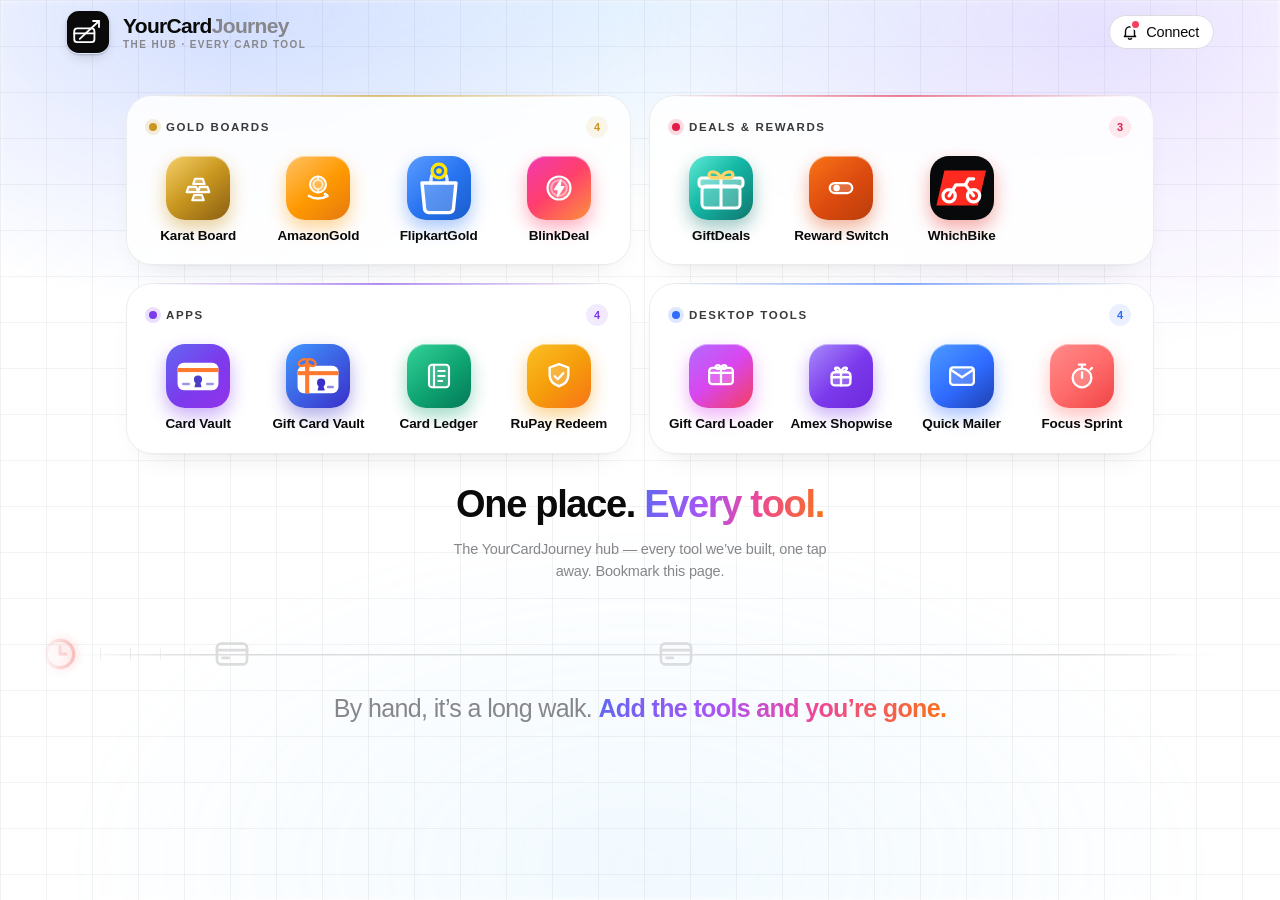
==== commit 39733e52: "Store hub: phone home-screen panels, icon + name only, hover descriptions on laptop Co-Authored-By: " ====
--- a/index.html
+++ b/index.html
@@ -107,12 +107,10 @@
   <main>
 
     <section id="tools" class="section tools">
-      <div class="flow-line" aria-hidden="true"></div>
-
-      <div class="hub-group reveal">
-        <h3 class="hub-head"><span>Gold boards</span><small>Live gold prices, offers stacked.</small><b>4</b></h3>
-      </div>
-      <div class="grid">
+      <div class="hub-panels">
+        <section class="hub-panel reveal" style="--accent:#c9971f" aria-label="Gold boards">
+          <h3 class="hub-head"><span>Gold boards</span><b>4</b></h3>
+          <div class="grid">
         <a class="card" href="https://karatboard.yourcardjourney.store" target="_blank" rel="noopener" style="--grad:linear-gradient(140deg,#f6d06a 0%,#c9971f 48%,#8a5f14 100%);--glow:rgba(201,151,31,.45)"><span class="idx">01</span>
           <div class="tile"><svg viewBox="0 0 24 24" fill="none" stroke="currentColor" stroke-width="1.7" stroke-linecap="round" stroke-linejoin="round">
             <path class="an-ingot" d="M9.6 4.6h6.2l1.5 4.2H8.1z" fill="currentColor" fill-opacity=".28"/>
@@ -138,11 +136,11 @@
             <circle class="an-rim" cx="12" cy="12" r="6.2" opacity=".45"/>
             <path class="an-bolt" d="M13.6 5.4 8.5 13.2h3.1l-.8 5.6 5.1-7.9h-3.1l.8-5.5z" fill="currentColor" stroke-width="1.1"/>
           </svg></div><h3>BlinkDeal</h3><p>Gold coin deals, in a blink.</p></a>
-      </div>
-      <div class="hub-group reveal">
-        <h3 class="hub-head"><span>Deals &amp; rewards</span><small>Coupons and rewards, decoded.</small><b>3</b></h3>
-      </div>
-      <div class="grid">
+          </div>
+        </section>
+        <section class="hub-panel reveal" style="--accent:#e11d48" aria-label="Deals &amp; rewards">
+          <h3 class="hub-head"><span>Deals &amp; rewards</span><b>3</b></h3>
+          <div class="grid">
         <a class="card" href="https://giftdeals.yourcardjourney.store" target="_blank" rel="noopener" style="--glow:rgba(15,118,110,.4)"><span class="idx">05</span>
           <div class="tile tile-mark"><img src="marks/giftdeals.svg" alt="" width="54" height="54"></div><h3>GiftDeals</h3><p>Gift-card coupons, found.</p></a>
         <a class="card" href="https://rewardswitch.yourcardjourney.store" target="_blank" rel="noopener" style="--grad:linear-gradient(140deg,#f97316 0%,#dc4a0f 55%,#b93d0a 100%);--glow:rgba(220,74,15,.42)"><span class="idx">06</span>
@@ -153,11 +151,11 @@
           </svg></div><h3>Reward Switch</h3><p>Amazon rewards, switched on.</p></a>
         <a class="card" href="https://whichbike.in" target="_blank" rel="noopener" style="--glow:rgba(224,22,12,.36)"><span class="idx">07</span>
           <div class="tile tile-mark"><img src="marks/whichbike.svg" alt="" width="54" height="54"></div><h3>WhichBike</h3><p>Bikes, card offer off.</p></a>
-      </div>
-      <div class="hub-group reveal">
-        <h3 class="hub-head"><span>Apps</span><small>Your cards and vouchers, on your phone.</small><b>4</b></h3>
-      </div>
-      <div class="grid">
+          </div>
+        </section>
+        <section class="hub-panel reveal" style="--accent:#7c3aed" aria-label="Apps">
+          <h3 class="hub-head"><span>Apps</span><b>4</b></h3>
+          <div class="grid">
         <a class="card" href="https://play.google.com/store/apps/details?id=com.yourcardjourney.cardvault" target="_blank" rel="noopener" style="--glow:rgba(124,58,237,.4)"><span class="idx">08</span>
           <div class="tile tile-mark"><img src="marks/cardvault.svg" alt="" width="54" height="54"></div><h3>Card Vault</h3><p>Cards, safely locked away.</p></a>
         <a class="card" href="https://play.google.com/store/apps/details?id=com.yourcardjourney.giftcardvault" target="_blank" rel="noopener" style="--glow:rgba(58,47,201,.4)"><span class="idx">09</span>
@@ -174,11 +172,11 @@
             <path d="M12 2.5l7.5 2.7v5.6c0 4.7-3.2 8.1-7.5 9.4-4.3-1.3-7.5-4.7-7.5-9.4V5.2z" fill="currentColor" fill-opacity=".2"/>
             <path class="an-check" pathLength="100" d="M8.6 12.2l2.4 2.4 4.4-4.8"/>
           </svg></div><h3>RuPay Redeem</h3><p>Redeem RuPay, instantly.</p></a>
-      </div>
-      <div class="hub-group reveal">
-        <h3 class="hub-head"><span>Desktop tools</span><small>Automations that run on your PC.</small><b>4</b></h3>
-      </div>
-      <div class="grid">
+          </div>
+        </section>
+        <section class="hub-panel reveal" style="--accent:#2f6bff" aria-label="Desktop tools">
+          <h3 class="hub-head"><span>Desktop tools</span><b>4</b></h3>
+          <div class="grid">
         <a class="card" href="download/" style="--grad:linear-gradient(140deg,#b16bff 0%,#d946ef 48%,#f43f5e 100%);--glow:rgba(217,70,239,.42)"><span class="idx">12</span>
           <div class="tile"><svg viewBox="0 0 24 24" fill="none" stroke="currentColor" stroke-width="1.8" stroke-linecap="round" stroke-linejoin="round">
             <rect x="2.5" y="5.5" width="19" height="13" rx="2.5" fill="currentColor" fill-opacity=".2"/>
@@ -210,6 +208,8 @@
             <g class="an-btn"><path d="M9.5 2.8h5M12 2.8v2.4"/></g>
             <path d="M18.7 6.8l1.3-1.3"/>
           </svg></div><h3>Focus Sprint</h3><p>Focus, one sprint at a time.</p></a>
+          </div>
+        </section>
       </div>
 
       <div class="section-head hub-foot reveal">
--- a/styles.css
+++ b/styles.css
@@ -1226,35 +1226,99 @@
 /* hub is now the first section on the page */
 main > .tools:first-child { padding-top: 48px; }
 
-/* ---------- Compact hub: icon-left rows, one screen ---------- */
-.tools .flow-line { display: none; }
-main > .tools:first-child { padding-top: 26px; }
-.hub-group { margin: 22px 0 10px; }
-.tools .grid { gap: 12px; }
+
+/* ---------- Hub: phone home-screen panels (mobile first) ---------- */
+.tools { max-width: 1060px; padding: 14px 16px 26px; }
+main > .tools:first-child { padding-top: 14px; }
+.hub-panels { display: grid; gap: 14px; }
+
+.hub-panel {
+  position: relative;
+  background: rgba(255,255,255,0.86);
+  -webkit-backdrop-filter: blur(10px); backdrop-filter: blur(10px);
+  border: 1px solid var(--line);
+  border-radius: 26px;
+  padding: 16px 10px 14px;
+  box-shadow: 0 1px 0 rgba(0,0,0,0.02), 0 14px 34px -22px rgba(0,0,0,0.18);
+}
+/* a thin wash of the group's colour along the top edge */
+.hub-panel::before {
+  content: ""; position: absolute; left: 22px; right: 22px; top: -1px; height: 2px;
+  border-radius: 2px;
+  background: linear-gradient(90deg, transparent, var(--accent), transparent);
+  opacity: 0.55;
+}
+
+.hub-panel .hub-head {
+  display: flex; align-items: center; gap: 9px;
+  width: auto; margin: 0 8px 14px; padding: 0;
+  background: none;
+  font-size: 11.5px; font-weight: 700; letter-spacing: 0.14em; text-transform: uppercase;
+  color: var(--ink-2);
+}
+.hub-panel .hub-head::before {
+  content: ""; width: 8px; height: 8px; border-radius: 50%;
+  background: var(--accent);
+  box-shadow: 0 0 0 4px color-mix(in srgb, var(--accent) 16%, transparent);
+}
+.hub-panel .hub-head b {
+  margin-left: auto;
+  background: color-mix(in srgb, var(--accent) 10%, #fff);
+  color: var(--accent);
+}
+
+/* icons: 4 across, name underneath — nothing else */
+.tools .grid { grid-template-columns: repeat(4, minmax(0, 1fr)); gap: 14px 4px; }
 .tools .card {
-  display: grid;
-  grid-template-columns: 46px 1fr;
-  grid-template-rows: auto auto;
-  column-gap: 14px; row-gap: 2px;
-  align-items: center;
-  min-height: 0;
-  padding: 14px 40px 14px 14px;
-  border-radius: 18px;
-}
+  display: flex; flex-direction: column; align-items: center; text-align: center;
+  min-height: 0; padding: 4px 2px 2px;
+  background: none; border: 0; border-radius: 16px;
+  overflow: visible;
+  -webkit-tap-highlight-color: transparent;
+}
+.tools .card:hover { border: 0; box-shadow: none; }
+.tools .card .idx, .tools a.card::after { display: none; }
 .tools .card .tile {
-  grid-row: 1 / 3;
-  width: 46px; height: 46px; border-radius: 13px;
-}
-.tools .card .tile svg { width: 23px; height: 23px; }
-.tools .card .tile-mark img { width: 100%; height: 100%; }
-.tools .card h3 { margin: 0; font-size: 15.5px; align-self: end; white-space: nowrap; overflow: hidden; text-overflow: ellipsis; }
-.tools .card p  { margin: 0; font-size: 13px; line-height: 1.35; align-self: start; white-space: nowrap; overflow: hidden; text-overflow: ellipsis; }
-.tools .card .idx { display: none; }
-.tools a.card::after { right: 16px; bottom: auto; top: calc(50% - 8px); width: 14px; height: 14px; }
-.tools .card:hover { transform: translateY(-3px); }
-
-.hub-foot { margin: 34px auto 0; }
-.hub-foot h2 { font-size: clamp(26px, 3.4vw, 38px); }
-
-@media (max-width: 1100px) { .tools .grid { grid-template-columns: repeat(2, 1fr); } }
-@media (max-width: 560px)  { .tools .grid { grid-template-columns: 1fr; gap: 10px; } .hub-head small { display: none; } }
+  width: 58px; height: 58px; border-radius: 17px;
+}
+.tools .card .tile svg { width: 28px; height: 28px; }
+.tools .card .tile-mark { box-shadow: 0 8px 18px var(--glow, rgba(0,0,0,0.14)); }
+.tools .card:active .tile { transform: scale(0.9); transition-duration: 0.12s; }
+.tools .card h3 {
+  margin-top: 8px;
+  font-size: 12.5px; font-weight: 600; letter-spacing: -0.01em; line-height: 1.22;
+  color: var(--ink);
+}
+.tools .card p { display: none; }
+
+/* closing line, under the panels */
+.hub-foot { margin: 30px auto 0; padding: 0 8px; }
+.hub-foot h2 { font-size: clamp(24px, 6.4vw, 38px); }
+.hub-foot p { font-size: 14.5px; }
+
+/* laptop: two panels a row; bigger icons; description rises on hover */
+@media (min-width: 760px) {
+  .tools { padding-top: 30px; }
+  main > .tools:first-child { padding-top: 30px; }
+  .hub-panels { grid-template-columns: 1fr 1fr; gap: 18px; }
+  .hub-panel { padding: 20px 14px 18px; }
+  .tools .grid { gap: 16px 6px; }
+  .tools .card .tile { width: 64px; height: 64px; border-radius: 19px; }
+  .tools .card .tile svg { width: 30px; height: 30px; }
+  .tools .card h3 { font-size: 13.5px; }
+}
+@media (hover: hover) and (min-width: 760px) {
+  .tools .card p {
+    display: block; position: absolute; z-index: 6;
+    left: 50%; bottom: calc(100% + 4px);
+    margin: 0; padding: 7px 11px; border-radius: 10px;
+    white-space: nowrap;
+    font-size: 12px; font-weight: 500; line-height: 1.2; color: #fff;
+    background: var(--ink);
+    box-shadow: 0 10px 24px -8px rgba(0,0,0,0.35);
+    opacity: 0; transform: translate(-50%, 8px) scale(0.96);
+    pointer-events: none;
+    transition: opacity 0.22s var(--ease), transform 0.3s var(--ease);
+  }
+  .tools .card:hover p, .tools .card:focus-visible p { opacity: 1; transform: translate(-50%, 0) scale(1); }
+}
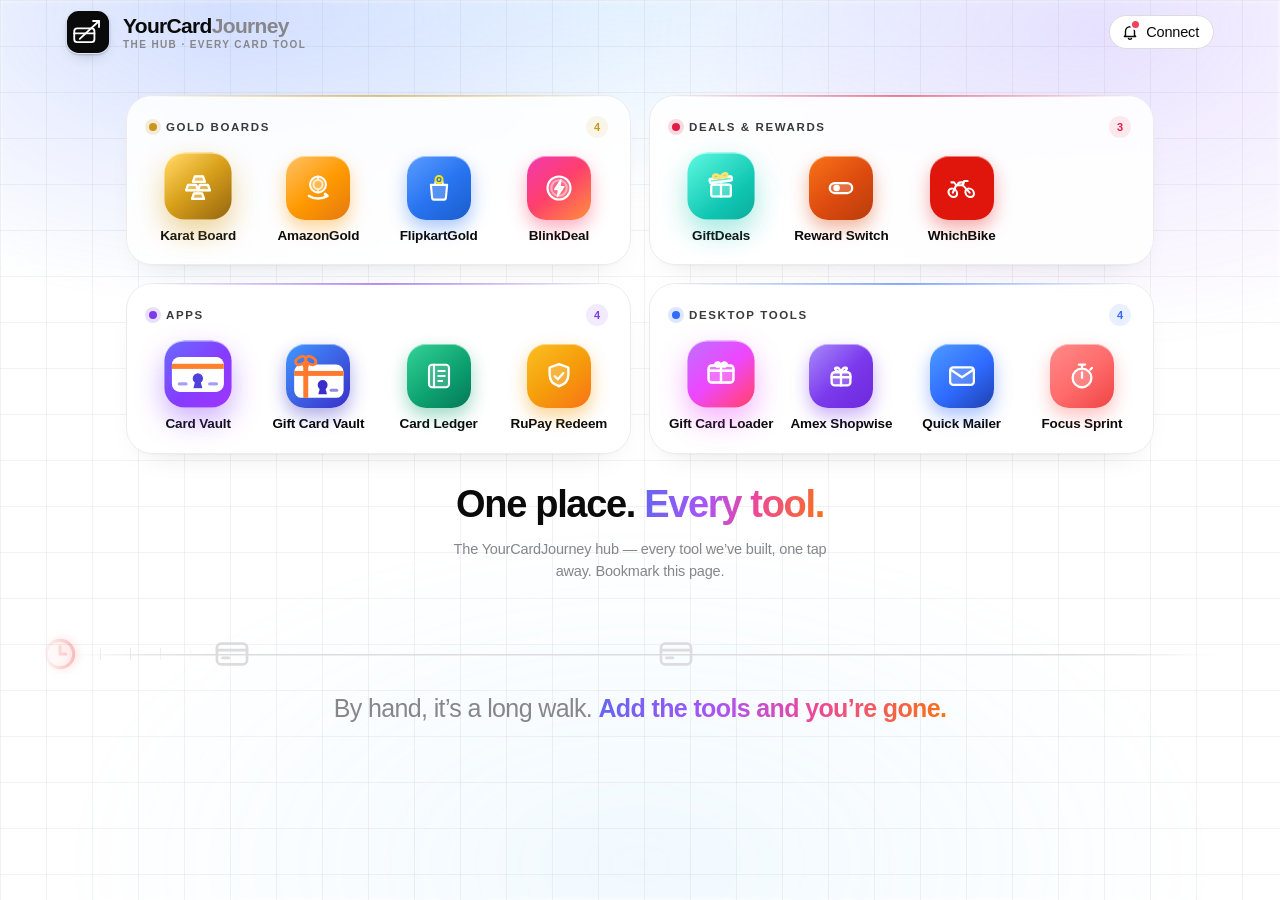
==== commit bd48e991: "Store hub: every icon is its portal's own logo with that portal's animation (key pop, coin drop, gif" ====
--- a/index.html
+++ b/index.html
@@ -111,14 +111,14 @@
         <section class="hub-panel reveal" style="--accent:#c9971f" aria-label="Gold boards">
           <h3 class="hub-head"><span>Gold boards</span><b>4</b></h3>
           <div class="grid">
-        <a class="card" href="https://karatboard.yourcardjourney.store" target="_blank" rel="noopener" style="--grad:linear-gradient(140deg,#f6d06a 0%,#c9971f 48%,#8a5f14 100%);--glow:rgba(201,151,31,.45)"><span class="idx">01</span>
+        <a class="card foil" href="https://karatboard.yourcardjourney.store" target="_blank" rel="noopener" style="--grad:linear-gradient(140deg,#f6d06a 0%,#c9971f 48%,#8a5f14 100%);--glow:rgba(201,151,31,.45)"><span class="idx">01</span>
           <div class="tile"><svg viewBox="0 0 24 24" fill="none" stroke="currentColor" stroke-width="1.7" stroke-linecap="round" stroke-linejoin="round">
             <path class="an-ingot" d="M9.6 4.6h6.2l1.5 4.2H8.1z" fill="currentColor" fill-opacity=".28"/>
             <path class="an-ingot" d="M4.4 11.1h6.2l1.5 4.2H2.9z" fill="currentColor" fill-opacity=".28"/>
             <path class="an-ingot" d="M13.4 11.1h6.2l1.5 4.2h-9.2z" fill="currentColor" fill-opacity=".28"/>
             <path class="an-ingot" d="M8.9 17.6h6.2l1.5 4.2H7.4z" fill="currentColor" fill-opacity=".28"/>
           </svg></div><h3>Karat Board</h3><p>Gold rates. One screen.</p></a>
-        <a class="card" href="https://amazongold.yourcardjourney.store" target="_blank" rel="noopener" style="--grad:linear-gradient(140deg,#ffc266 0%,#ff9900 52%,#e47911 100%);--glow:rgba(255,153,0,.42)"><span class="idx">02</span>
+        <a class="card foil" href="https://amazongold.yourcardjourney.store" target="_blank" rel="noopener" style="--grad:linear-gradient(140deg,#ffc266 0%,#ff9900 52%,#e47911 100%);--glow:rgba(255,153,0,.42)"><span class="idx">02</span>
           <div class="tile"><svg viewBox="0 0 24 24" fill="none" stroke="currentColor" stroke-width="1.6" stroke-linecap="round" stroke-linejoin="round">
             <g class="an-roll">
               <circle cx="12" cy="9.2" r="6.4" fill="currentColor" fill-opacity=".28"/>
@@ -128,9 +128,9 @@
             <path class="an-smile" pathLength="40" d="M4.8 18.4c3.9 2.6 10.5 2.6 14.4 0" stroke-width="2.1"/>
             <path class="an-tip" pathLength="40" d="M17.6 16.7l1.9 1.6-2.4 1" stroke-width="2.1"/>
           </svg></div><h3>AmazonGold</h3><p>Amazon gold, price-checked.</p></a>
-        <a class="card" href="https://flipkartgold.yourcardjourney.store" target="_blank" rel="noopener" style="--glow:rgba(40,116,240,.4)"><span class="idx">03</span>
-          <div class="tile tile-mark"><img src="marks/flipkartgold.svg" alt="" width="54" height="54"></div><h3>FlipkartGold</h3><p>Flipkart gold, stacked.</p></a>
-        <a class="card" href="https://blinkdeal.yourcardjourney.store" target="_blank" rel="noopener" style="--grad:linear-gradient(140deg,#f13ab1 0%,#ff3f6c 48%,#fd913c 100%);--glow:rgba(255,63,108,.42)"><span class="idx">04</span>
+        <a class="card foil" href="https://flipkartgold.yourcardjourney.store" target="_blank" rel="noopener" style="--grad:linear-gradient(140deg,#5b9cff 0%,#2874f0 52%,#1a5dcc 100%);--glow:rgba(40,116,240,.4)"><span class="idx">03</span>
+          <div class="tile"><svg viewBox="0 0 24 24" fill="none" stroke="#fff" stroke-width="1.7" stroke-linecap="round" stroke-linejoin="round"><g class="mk-bag"><path d="M5.5 9.5h13l-1 10.5a1.5 1.5 0 0 1-1.5 1.3H8a1.5 1.5 0 0 1-1.5-1.3z" fill="#fff" fill-opacity=".22"/><path d="M9 9.5V8a3 3 0 0 1 6 0v1.5" opacity=".85"/></g><g class="mk-coin"><circle cx="12" cy="5.2" r="3.1" fill="#ffe500" stroke="#ffe500" stroke-width="1"/><circle cx="12" cy="5.2" r="1.5" stroke="#2874f0" stroke-width="1.1" fill="none"/></g></svg></div><h3>FlipkartGold</h3><p>Flipkart gold, stacked.</p></a>
+        <a class="card foil" href="https://blinkdeal.yourcardjourney.store" target="_blank" rel="noopener" style="--grad:linear-gradient(140deg,#f13ab1 0%,#ff3f6c 48%,#fd913c 100%);--glow:rgba(255,63,108,.42)"><span class="idx">04</span>
           <div class="tile"><svg viewBox="0 0 24 24" fill="none" stroke="currentColor" stroke-width="1.7" stroke-linecap="round" stroke-linejoin="round">
             <circle class="an-rim" cx="12" cy="12" r="9.2" fill="currentColor" fill-opacity=".2"/>
             <circle class="an-rim" cx="12" cy="12" r="6.2" opacity=".45"/>
@@ -141,25 +141,25 @@
         <section class="hub-panel reveal" style="--accent:#e11d48" aria-label="Deals &amp; rewards">
           <h3 class="hub-head"><span>Deals &amp; rewards</span><b>3</b></h3>
           <div class="grid">
-        <a class="card" href="https://giftdeals.yourcardjourney.store" target="_blank" rel="noopener" style="--glow:rgba(15,118,110,.4)"><span class="idx">05</span>
-          <div class="tile tile-mark"><img src="marks/giftdeals.svg" alt="" width="54" height="54"></div><h3>GiftDeals</h3><p>Gift-card coupons, found.</p></a>
+        <a class="card" href="https://giftdeals.yourcardjourney.store" target="_blank" rel="noopener" style="--grad:linear-gradient(140deg,#5eead4 0%,#14b8a6 42%,#0f766e 100%);--glow:rgba(20,184,166,.38)"><span class="idx">05</span>
+          <div class="tile tile-sheen"><svg viewBox="0 0 24 24" fill="none" stroke="#fff" stroke-width="1.7" stroke-linecap="round" stroke-linejoin="round"><rect x="4.5" y="11" width="15" height="9" rx="1.6" fill="#fff" fill-opacity=".22"/><path d="M12 11v9"/><g class="mk-lid"><rect x="3.5" y="8" width="17" height="3.2" rx="1.1" fill="#fff" fill-opacity=".34"/><path class="mk-bow" d="M12 8c-1.2-2.6-4.6-3.1-4.6-1.1 0 1.3 2.4 1.1 4.6 1.1zm0 0c1.2-2.6 4.6-3.1 4.6-1.1 0 1.3-2.4 1.1-4.6 1.1z" stroke="#ffd56a"/></g></svg></div><h3>GiftDeals</h3><p>Gift-card coupons, found.</p></a>
         <a class="card" href="https://rewardswitch.yourcardjourney.store" target="_blank" rel="noopener" style="--grad:linear-gradient(140deg,#f97316 0%,#dc4a0f 55%,#b93d0a 100%);--glow:rgba(220,74,15,.42)"><span class="idx">06</span>
           <div class="tile"><svg viewBox="0 0 24 24" fill="none" stroke="currentColor" stroke-width="1.8" stroke-linecap="round" stroke-linejoin="round">
             <rect x="3" y="8" width="18" height="8" rx="4" fill="currentColor" fill-opacity=".2"/>
             <circle class="an-knob" cx="8.5" cy="12" r="2.6" fill="currentColor" stroke="none"/>
             <g class="an-ray" stroke-width="1.6"><path d="M15.5 5.5v-2"/><path d="M19 7l1.4-1.4"/><path d="M12 7l-1.4-1.4"/></g>
           </svg></div><h3>Reward Switch</h3><p>Amazon rewards, switched on.</p></a>
-        <a class="card" href="https://whichbike.in" target="_blank" rel="noopener" style="--glow:rgba(224,22,12,.36)"><span class="idx">07</span>
-          <div class="tile tile-mark"><img src="marks/whichbike.svg" alt="" width="54" height="54"></div><h3>WhichBike</h3><p>Bikes, card offer off.</p></a>
+        <a class="card" href="https://whichbike.in" target="_blank" rel="noopener" style="--grad:#e0160c;--glow:rgba(224,22,12,.36)"><span class="idx">07</span>
+          <div class="tile tile-ride"><i class="ls"></i><i class="ls"></i><i class="ls"></i><svg class="wb-moto" viewBox="0 0 32 32" fill="none" stroke="#fff" stroke-width="2.2" stroke-linecap="round" stroke-linejoin="round"><circle cx="7" cy="21" r="4.5"/><circle cx="25" cy="21" r="4.5"/><path d="M7 21l5-8h7l6 8"/><path d="M12 13l-1.6-3H7.5"/><path d="M19 13l2.4-4.5H25"/><path d="M13.5 13c.8-2 2.2-3 4-3h2"/></svg></div><h3>WhichBike</h3><p>Bikes, card offer off.</p></a>
           </div>
         </section>
         <section class="hub-panel reveal" style="--accent:#7c3aed" aria-label="Apps">
           <h3 class="hub-head"><span>Apps</span><b>4</b></h3>
           <div class="grid">
-        <a class="card" href="https://play.google.com/store/apps/details?id=com.yourcardjourney.cardvault" target="_blank" rel="noopener" style="--glow:rgba(124,58,237,.4)"><span class="idx">08</span>
-          <div class="tile tile-mark"><img src="marks/cardvault.svg" alt="" width="54" height="54"></div><h3>Card Vault</h3><p>Cards, safely locked away.</p></a>
-        <a class="card" href="https://play.google.com/store/apps/details?id=com.yourcardjourney.giftcardvault" target="_blank" rel="noopener" style="--glow:rgba(58,47,201,.4)"><span class="idx">09</span>
-          <div class="tile tile-mark"><img src="marks/giftcardvault.svg" alt="" width="54" height="54"></div><h3>Gift Card Vault</h3><p>All vouchers, secured.</p></a>
+        <a class="card" href="https://play.google.com/store/apps/details?id=com.yourcardjourney.cardvault" target="_blank" rel="noopener" style="--grad:linear-gradient(135deg,#6366f1 0%,#7c3aed 55%,#9333ea 100%);--glow:rgba(124,58,237,.4)"><span class="idx">08</span>
+          <div class="tile"><svg class="svg-full" viewBox="11 11 50 50"><rect x="13" y="21" width="46" height="31" rx="7" fill="#fff"/><rect x="13" y="27" width="46" height="4.6" fill="#ff7a2f"/><g class="an-key"><circle cx="36" cy="40" r="4.6" fill="#4b3fc8"/><path d="M33.59 42.53h4.83l1.61 6.21h-8.05z" fill="#4b3fc8"/></g><rect x="18" y="43.5" width="9" height="2.8" rx="1.4" fill="#4b3fc8" opacity=".55"/><rect x="45" y="43.5" width="9" height="2.8" rx="1.4" fill="#4b3fc8" opacity=".55"/></svg></div><h3>Card Vault</h3><p>Cards, safely locked away.</p></a>
+        <a class="card" href="https://play.google.com/store/apps/details?id=com.yourcardjourney.giftcardvault" target="_blank" rel="noopener" style="--grad:linear-gradient(135deg,#3f97ff 0%,#3a2fc9 100%);--glow:rgba(58,47,201,.4)"><span class="idx">09</span>
+          <div class="tile"><svg class="svg-full" viewBox="11 11 50 50"><g transform="translate(0 3.5)"><rect x="13" y="21" width="46" height="31" rx="7" fill="#fff"/><rect x="13" y="27" width="46" height="4.6" fill="#ff7a2f"/><rect x="21.5" y="21" width="4.6" height="31" fill="#ff7a2f"/><g class="an-gbow"><ellipse cx="19.2" cy="17.4" rx="5.2" ry="3.3" transform="rotate(-28 19.2 17.4)" fill="none" stroke="#ff7a2f" stroke-width="2.7"/><ellipse cx="28.4" cy="17.4" rx="5.2" ry="3.3" transform="rotate(28 28.4 17.4)" fill="none" stroke="#ff7a2f" stroke-width="2.7"/><circle cx="23.8" cy="21" r="3" fill="#ff7a2f"/></g><g class="an-key"><circle cx="39.5" cy="40" r="4.6" fill="#3a2fc9"/><path d="M37.09 42.53h4.83l1.61 6.21h-8.05z" fill="#3a2fc9"/></g><rect x="46" y="43.5" width="8" height="2.8" rx="1.4" fill="#3a2fc9" opacity=".55"/></g></svg></div><h3>Gift Card Vault</h3><p>All vouchers, secured.</p></a>
         <a class="card" href="download/" style="--grad:linear-gradient(140deg,#34d399 0%,#0ea371 55%,#047857 100%);--glow:rgba(14,163,113,.4)"><span class="idx">10</span>
           <div class="tile"><svg viewBox="0 0 24 24" fill="none" stroke="currentColor" stroke-width="1.7" stroke-linecap="round" stroke-linejoin="round">
             <rect x="4" y="3" width="16" height="18" rx="2.5" fill="currentColor" fill-opacity=".16"/><path d="M8 3v18"/>
--- a/styles.css
+++ b/styles.css
@@ -778,7 +778,7 @@
   transition: transform 0.4s var(--ease), box-shadow 0.4s var(--ease), filter 0.4s var(--ease);
 }
 .tile svg { width: 27px; height: 27px; display: block; }
-.card:hover .tile {
+.card:hover .tile, .card.play .tile {
   transform: translateY(-2px) scale(1.05);
   filter: brightness(1.06) saturate(1.05);
   box-shadow:
@@ -803,30 +803,30 @@
 
 /* 01 Ledger: entry rows write themselves in sequence */
 .an-row { stroke-dasharray: 100; }
-.card:hover .an-row { animation: an-write 0.5s var(--ease) both; }
-.card:hover .an-d2 { animation-delay: 0.14s; }
-.card:hover .an-d3 { animation-delay: 0.28s; }
+.card:hover .an-row, .card.play .an-row { animation: an-write 0.5s var(--ease) both; }
+.card:hover .an-d2, .card.play .an-d2 { animation-delay: 0.14s; }
+.card:hover .an-d3, .card.play .an-d3 { animation-delay: 0.28s; }
 @keyframes an-write { from { stroke-dashoffset: 100; } to { stroke-dashoffset: 0; } }
 
 /* 02 Card Vault: stripe slides on, signature stamps in */
 .an-stripe, .an-sig { transform-box: fill-box; transform-origin: left center; }
-.card:hover .an-stripe { animation: an-grow 0.5s var(--ease) both; }
-.card:hover .an-sig { animation: an-grow 0.45s 0.22s var(--ease) both; }
+.card:hover .an-stripe, .card.play .an-stripe { animation: an-grow 0.5s var(--ease) both; }
+.card:hover .an-sig, .card.play .an-sig { animation: an-grow 0.45s 0.22s var(--ease) both; }
 @keyframes an-grow { from { transform: scaleX(0); } to { transform: scaleX(1); } }
 
 /* 03 Gift Card Vault: keyhole turns like a dial being locked */
 .an-dial { transform-box: view-box; transform-origin: 12px 10.6px; }
-.card:hover .an-dial { animation: an-turn 0.85s var(--ease) both; }
+.card:hover .an-dial, .card.play .an-dial { animation: an-turn 0.85s var(--ease) both; }
 @keyframes an-turn { 60% { transform: rotate(200deg); } 100% { transform: rotate(180deg); } }
 
 /* 04 Gift Card Loader: ribbon bow gives a happy wiggle */
 .an-bow { transform-box: view-box; transform-origin: 12px 5.5px; }
-.card:hover .an-bow { animation: an-wiggle 0.7s var(--ease); }
+.card:hover .an-bow, .card.play .an-bow { animation: an-wiggle 0.7s var(--ease); }
 @keyframes an-wiggle { 25% { transform: rotate(-13deg); } 60% { transform: rotate(9deg); } 100% { transform: rotate(0); } }
 
 /* 05 Amex Shopwise: the gift box does an excited bounce */
 .an-box { transform-box: view-box; transform-origin: 12px 19.5px; }
-.card:hover .an-box { animation: an-bounce 0.7s var(--ease); }
+.card:hover .an-box, .card.play .an-box { animation: an-bounce 0.7s var(--ease); }
 @keyframes an-bounce {
   30% { transform: translateY(-2.6px) scaleY(1.06); }
   55% { transform: translateY(0) scaleY(0.94); }
@@ -836,40 +836,40 @@
 
 /* 06 RuPay Redeem: the check redraws — redeemed! */
 .an-check { stroke-dasharray: 100; }
-.card:hover .an-check { animation: an-write 0.55s 0.08s var(--ease) both; }
+.card:hover .an-check, .card.play .an-check { animation: an-write 0.55s 0.08s var(--ease) both; }
 
 /* 07 Quick Mailer: envelope lifts off, flap seals shut */
 .an-send { transform-box: view-box; transform-origin: 12px 12px; }
-.card:hover .an-send { animation: an-fly 0.8s var(--ease); }
+.card:hover .an-send, .card.play .an-send { animation: an-fly 0.8s var(--ease); }
 @keyframes an-fly {
   30% { transform: translate(1.6px, -1.6px) rotate(-7deg); }
   60% { transform: translate(-0.5px, 0.4px) rotate(2deg); }
   100% { transform: none; }
 }
 .an-flap { stroke-dasharray: 100; }
-.card:hover .an-flap { animation: an-write 0.5s 0.1s var(--ease) both; }
+.card:hover .an-flap, .card.play .an-flap { animation: an-write 0.5s 0.1s var(--ease) both; }
 
 /* 08 Focus Sprint: press the crown, needle sweeps a lap */
 .an-needle { transform-box: view-box; transform-origin: 12px 13.5px; }
-.card:hover .an-needle { animation: an-sweep-once 0.9s 0.12s var(--ease) both; }
+.card:hover .an-needle, .card.play .an-needle { animation: an-sweep-once 0.9s 0.12s var(--ease) both; }
 @keyframes an-sweep-once { to { transform: rotate(360deg); } }
 .an-btn { transform-box: view-box; transform-origin: 12px 3px; }
-.card:hover .an-btn { animation: an-press 0.4s var(--ease); }
+.card:hover .an-btn, .card.play .an-btn { animation: an-press 0.4s var(--ease); }
 @keyframes an-press { 30% { transform: translateY(1.4px); } 100% { transform: none; } }
 
 /* 09 Karat Board: bullion bars stack up, bottom first (as in the app's brand mark) */
 .an-ingot { transform-box: fill-box; transform-origin: center bottom; }
-.card:hover .an-ingot { animation: an-stack 0.42s var(--ease) both; }
-.card:hover .an-ingot:nth-of-type(4) { animation-delay: 0s; }
-.card:hover .an-ingot:nth-of-type(2) { animation-delay: 0.07s; }
-.card:hover .an-ingot:nth-of-type(3) { animation-delay: 0.13s; }
-.card:hover .an-ingot:nth-of-type(1) { animation-delay: 0.2s; }
+.card:hover .an-ingot, .card.play .an-ingot { animation: an-stack 0.42s var(--ease) both; }
+.card:hover .an-ingot:nth-of-type(4), .card.play .an-ingot:nth-of-type(4) { animation-delay: 0s; }
+.card:hover .an-ingot:nth-of-type(2), .card.play .an-ingot:nth-of-type(2) { animation-delay: 0.07s; }
+.card:hover .an-ingot:nth-of-type(3), .card.play .an-ingot:nth-of-type(3) { animation-delay: 0.13s; }
+.card:hover .an-ingot:nth-of-type(1), .card.play .an-ingot:nth-of-type(1) { animation-delay: 0.2s; }
 @keyframes an-stack { from { transform: translateY(-4px) scaleY(.7); opacity: .35; } to { transform: none; opacity: 1; } }
 
 /* 10 BlinkDeal: the coin rim rings, the bolt strikes it */
 .an-rim, .an-bolt { transform-box: fill-box; transform-origin: center; }
-.card:hover .an-rim { animation: an-ring 0.55s var(--ease) both; }
-.card:hover .an-bolt { animation: an-strike 0.55s var(--ease) both; }
+.card:hover .an-rim, .card.play .an-rim { animation: an-ring 0.55s var(--ease) both; }
+.card:hover .an-bolt, .card.play .an-bolt { animation: an-strike 0.55s var(--ease) both; }
 @keyframes an-ring { 0% { transform: scale(.82); opacity: .35; } 60% { transform: scale(1.07); opacity: 1; } 100% { transform: scale(1); opacity: 1; } }
 @keyframes an-strike {
   0% { opacity: .15; transform: scale(.7) translateY(-2px); }
@@ -881,17 +881,17 @@
 /* 11 AmazonGold: the coin rolls in, the smile draws itself */
 .an-roll { transform-box: fill-box; transform-origin: center; }
 .an-smile, .an-tip { stroke-dasharray: 40; }
-.card:hover .an-roll { animation: an-rollin 0.7s var(--ease) both; }
-.card:hover .an-smile { animation: an-draw 0.55s 0.12s var(--ease) both; }
-.card:hover .an-tip { animation: an-draw 0.3s 0.5s ease both; }
+.card:hover .an-roll, .card.play .an-roll { animation: an-rollin 0.7s var(--ease) both; }
+.card:hover .an-smile, .card.play .an-smile { animation: an-draw 0.55s 0.12s var(--ease) both; }
+.card:hover .an-tip, .card.play .an-tip { animation: an-draw 0.3s 0.5s ease both; }
 @keyframes an-rollin { 0% { transform: translateX(-7px) rotate(-150deg); opacity: .4; } 100% { transform: none; opacity: 1; } }
 @keyframes an-draw { 0% { stroke-dashoffset: 40; opacity: .3; } 100% { stroke-dashoffset: 0; opacity: 1; } }
 
 /* 12 Reward Switch: the knob slides on and the rays light up */
 .an-knob { transform-box: fill-box; transform-origin: center; transition: transform 0.45s var(--ease); }
-.card:hover .an-knob { transform: translateX(7px); }
+.card:hover .an-knob, .card.play .an-knob { transform: translateX(7px); }
 .an-ray { transform-box: fill-box; transform-origin: center; opacity: 0; transform: scale(.4); transition: opacity 0.3s 0.15s, transform 0.4s 0.15s var(--ease); }
-.card:hover .an-ray { opacity: 1; transform: scale(1); }
+.card:hover .an-ray, .card.play .an-ray { opacity: 1; transform: scale(1); }
 
 .card .idx {
   position: absolute;
@@ -1322,3 +1322,69 @@
   }
   .tools .card:hover p, .tools .card:focus-visible p { opacity: 1; transform: translate(-50%, 0) scale(1); }
 }
+
+/* ---------- Icons come alive on their own (phones have no hover) ----------
+   app.js adds .play to a tile: a wave on arrival, then one at a time. */
+.tools .card.play .tile { animation: tile-pop 0.7s var(--ease); }
+@keyframes tile-pop {
+  0% { transform: scale(1); }
+  30% { transform: translateY(-4px) scale(1.08); }
+  60% { transform: translateY(0) scale(0.97); }
+  100% { transform: scale(1); }
+}
+@media (prefers-reduced-motion: reduce) {
+  .tools .card.play .tile, .tools .card .tile *, .tools .card .tile::after { animation: none !important; }
+}
+
+/* ---------- Each icon = its portal's own logo, moving the way it does there ---------- */
+.tools .card .tile { position: relative; overflow: hidden; }
+.tools .card .tile .svg-full { width: 84%; height: 84%; }
+
+/* Card Vault + Gift Card Vault (phone apps): the key pops into the keyhole, the bow wiggles */
+.an-key, .an-gbow { transform-box: fill-box; transform-origin: center; }
+.card:hover .an-key, .card.play .an-key { animation: an-pop-key 0.45s 0.22s cubic-bezier(.34,1.56,.64,1) both; }
+@keyframes an-pop-key { from { transform: scale(0); } to { transform: scale(1); } }
+.card:hover .an-gbow, .card.play .an-gbow { animation: an-gbow 0.7s var(--ease); }
+@keyframes an-gbow { 0%,100% { transform: rotate(0) scale(1); } 30% { transform: rotate(-12deg) scale(1.12); } 60% { transform: rotate(8deg); } }
+
+/* FlipkartGold: the coin drops into the bag, the bag bounces */
+.mk-coin, .mk-bag { transform-box: fill-box; transform-origin: center; }
+.card:hover .mk-coin, .card.play .mk-coin { animation: mk-drop 0.55s cubic-bezier(.5,0,.8,.4) both; }
+.card:hover .mk-bag, .card.play .mk-bag { animation: mk-bounce 0.5s var(--ease) 0.45s both; }
+@keyframes mk-drop { 0% { transform: translateY(-4px) rotate(-20deg); opacity: 1; } 70% { transform: translateY(7px) rotate(10deg); opacity: 1; } 100% { transform: translateY(9px) rotate(0); opacity: 0; } }
+@keyframes mk-bounce { 0% { transform: scaleY(1); } 35% { transform: scaleY(.88) translateY(1px); } 70% { transform: scaleY(1.05); } 100% { transform: scaleY(1); } }
+
+/* GiftDeals: the lid lifts, the bow springs; the ground drifts like the portal's sheen */
+.mk-lid { transition: transform .35s cubic-bezier(.34,1.56,.64,1); transform-origin: 12px 11px; }
+.mk-bow { transition: transform .4s cubic-bezier(.34,1.56,.64,1); transform-origin: 12px 8px; }
+.card:hover .mk-lid, .card.play .mk-lid { transform: translateY(-2.4px) rotate(-7deg); }
+.card:hover .mk-bow, .card.play .mk-bow { transform: scale(1.18); }
+.tile-sheen { background-size: 160% 160% !important; animation: sheen 9s ease-in-out infinite; }
+@keyframes sheen { 0%,100% { background-position: 0% 30%; } 50% { background-position: 100% 70%; } }
+
+/* WhichBike: always riding — speed lines stream past, a wheelie every few seconds */
+.tile-ride .wb-moto { position: relative; z-index: 1; transform: skewX(10deg); transform-origin: 70% 80%; animation: ride 3.6s var(--ease) infinite; }
+.card:hover .tile-ride .wb-moto { animation-duration: 1.2s; }
+.tile-ride .ls { position: absolute; left: -12px; height: 2px; width: 12px; border-radius: 2px; background: rgba(255,255,255,.85); animation: ls .7s linear infinite; }
+.tile-ride .ls:nth-of-type(1) { top: 30%; }
+.tile-ride .ls:nth-of-type(2) { top: 48%; width: 8px; animation-delay: .25s; }
+.tile-ride .ls:nth-of-type(3) { top: 66%; animation-delay: .45s; }
+@keyframes ride {
+  0%, 100% { transform: skewX(10deg) translateX(0); }
+  8% { transform: skewX(10deg) translateX(-1px) translateY(-.5px); }
+  16% { transform: skewX(10deg) translateX(0); }
+  62% { transform: skewX(10deg) translateX(2px) rotate(-16deg); }
+  72% { transform: skewX(10deg) translateX(1px) rotate(-10deg); }
+  82% { transform: skewX(10deg) translateX(0) rotate(0); }
+}
+@keyframes ls { from { transform: translateX(0); opacity: 0; } 30% { opacity: 1; } to { transform: translateX(80px); opacity: 0; } }
+
+/* Gold boards: the foil glint their portals' marks carry */
+.foil .tile::after {
+  content: ""; position: absolute; inset: -40%;
+  background: linear-gradient(100deg, transparent 42%, rgba(255,255,255,.55) 50%, transparent 58%);
+  transform: translateX(-120%); opacity: 0; pointer-events: none;
+}
+.foil:hover .tile::after, .foil.play .tile::after { animation: an-foil .62s cubic-bezier(.3,.7,.3,1) .1s both; }
+@keyframes an-foil { 0% { transform: translateX(-120%); opacity: 0; } 35% { opacity: 1; } 100% { transform: translateX(120%); opacity: 0; } }
+.tools .card.play .tile-sheen { animation: tile-pop 0.7s var(--ease), sheen 9s ease-in-out infinite; }
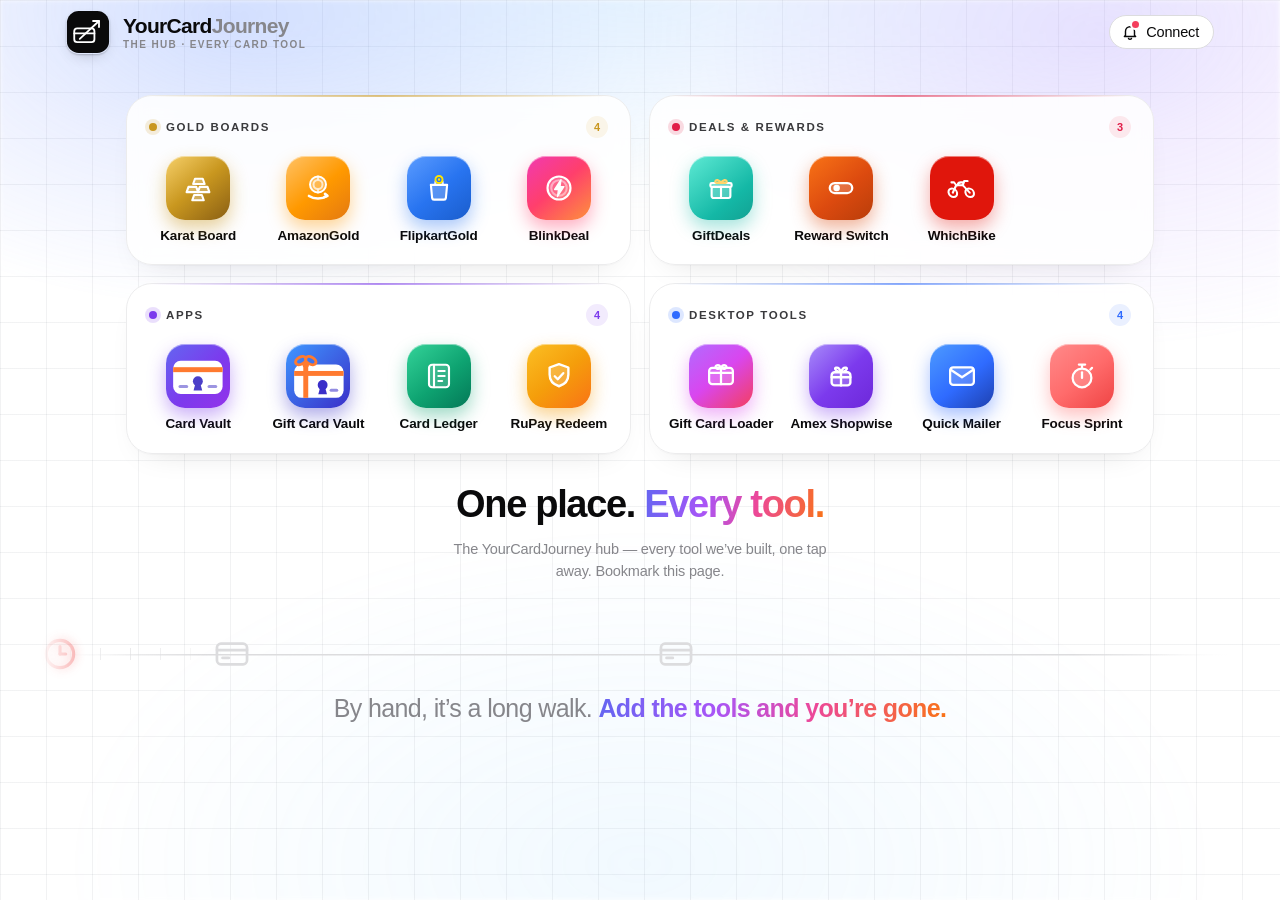
==== commit 645745a6: "Store hub: no launch wave, strictly one icon bump at a time, shine on every icon, cache-bust CSS/JS " ====
--- a/index.html
+++ b/index.html
@@ -8,7 +8,7 @@
   <link rel="icon" type="image/svg+xml" href="favicon.svg" />
   <link rel="preconnect" href="https://rsms.me/" />
   <link rel="stylesheet" href="https://rsms.me/inter/inter.css" />
-  <link rel="stylesheet" href="styles.css" />
+  <link rel="stylesheet" href="styles.css?v=202610191528" />
   <script>document.documentElement.classList.add('js');</script>
 </head>
 <body>
@@ -254,6 +254,6 @@
     </div>
   </footer>
 
-  <script src="app.js"></script>
+  <script src="app.js?v=202610191528"></script>
 </body>
 </html>
--- a/styles.css
+++ b/styles.css
@@ -1379,12 +1379,15 @@
 }
 @keyframes ls { from { transform: translateX(0); opacity: 0; } 30% { opacity: 1; } to { transform: translateX(80px); opacity: 0; } }
 
-/* Gold boards: the foil glint their portals' marks carry */
-.foil .tile::after {
+/* the foil glint (from the gold portals' marks) - on every icon, with its bump */
+.tools .card .tile::after {
   content: ""; position: absolute; inset: -40%;
   background: linear-gradient(100deg, transparent 42%, rgba(255,255,255,.55) 50%, transparent 58%);
   transform: translateX(-120%); opacity: 0; pointer-events: none;
 }
-.foil:hover .tile::after, .foil.play .tile::after { animation: an-foil .62s cubic-bezier(.3,.7,.3,1) .1s both; }
+.tools .card:hover .tile::after, .tools .card.play .tile::after { animation: an-foil .62s cubic-bezier(.3,.7,.3,1) .1s both; }
 @keyframes an-foil { 0% { transform: translateX(-120%); opacity: 0; } 35% { opacity: 1; } 100% { transform: translateX(120%); opacity: 0; } }
 .tools .card.play .tile-sheen { animation: tile-pop 0.7s var(--ease), sheen 9s ease-in-out infinite; }
+
+/* the hub arrives still: panels fade in, icons don't each slide up */
+.js .tools .card, .js .tools .card.in { opacity: 1; transform: none; transition: border-color .4s var(--ease); }
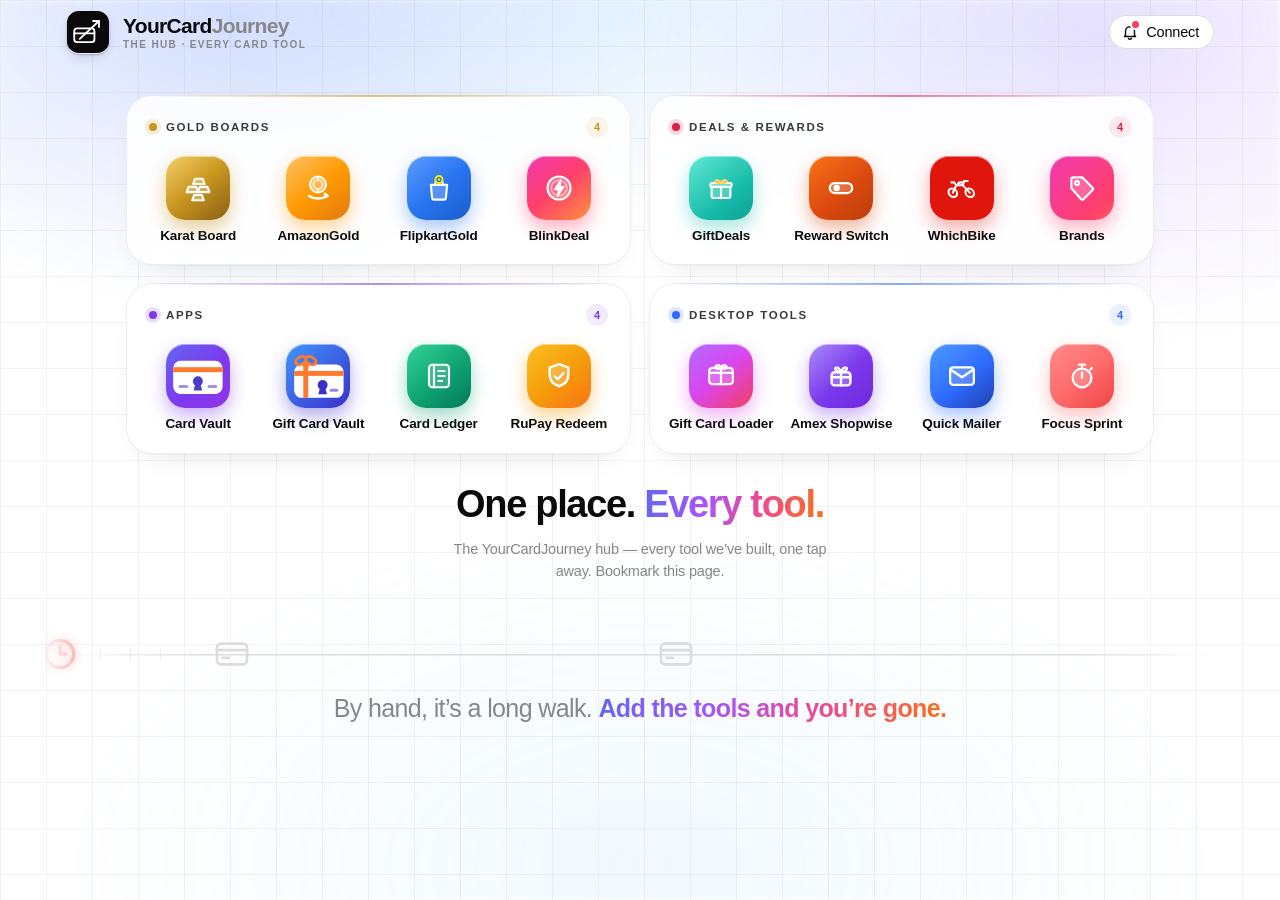
==== commit 31cadda0: "Add Brands to the Deals & rewards panel Co-Authored-By: Claude Opus 5.5 <noreply@anthropic.com>" ====
--- a/index.html
+++ b/index.html
@@ -6,9 +6,14 @@
   <title>YourCardJourney Store</title>
   <meta name="description" content="Powerful tools. One ecosystem. Everything your credit cards should have done automatically." />
   <link rel="icon" type="image/svg+xml" href="favicon.svg" />
+  <link rel="apple-touch-icon" href="apple-touch-icon.png" />
+  <link rel="manifest" href="manifest.webmanifest" />
+  <meta name="theme-color" content="#0a0a0b" />
+  <meta name="apple-mobile-web-app-capable" content="yes" />
+  <meta name="apple-mobile-web-app-title" content="YCJ Store" />
   <link rel="preconnect" href="https://rsms.me/" />
   <link rel="stylesheet" href="https://rsms.me/inter/inter.css" />
-  <link rel="stylesheet" href="styles.css?v=202610191528" />
+  <link rel="stylesheet" href="styles.css?v=202610251930" />
   <script>document.documentElement.classList.add('js');</script>
 </head>
 <body>
@@ -139,7 +144,7 @@
           </div>
         </section>
         <section class="hub-panel reveal" style="--accent:#e11d48" aria-label="Deals &amp; rewards">
-          <h3 class="hub-head"><span>Deals &amp; rewards</span><b>3</b></h3>
+          <h3 class="hub-head"><span>Deals &amp; rewards</span><b>4</b></h3>
           <div class="grid">
         <a class="card" href="https://giftdeals.yourcardjourney.store" target="_blank" rel="noopener" style="--grad:linear-gradient(140deg,#5eead4 0%,#14b8a6 42%,#0f766e 100%);--glow:rgba(20,184,166,.38)"><span class="idx">05</span>
           <div class="tile tile-sheen"><svg viewBox="0 0 24 24" fill="none" stroke="#fff" stroke-width="1.7" stroke-linecap="round" stroke-linejoin="round"><rect x="4.5" y="11" width="15" height="9" rx="1.6" fill="#fff" fill-opacity=".22"/><path d="M12 11v9"/><g class="mk-lid"><rect x="3.5" y="8" width="17" height="3.2" rx="1.1" fill="#fff" fill-opacity=".34"/><path class="mk-bow" d="M12 8c-1.2-2.6-4.6-3.1-4.6-1.1 0 1.3 2.4 1.1 4.6 1.1zm0 0c1.2-2.6 4.6-3.1 4.6-1.1 0 1.3-2.4 1.1-4.6 1.1z" stroke="#ffd56a"/></g></svg></div><h3>GiftDeals</h3><p>Gift-card coupons, found.</p></a>
@@ -151,23 +156,25 @@
           </svg></div><h3>Reward Switch</h3><p>Amazon rewards, switched on.</p></a>
         <a class="card" href="https://whichbike.in" target="_blank" rel="noopener" style="--grad:#e0160c;--glow:rgba(224,22,12,.36)"><span class="idx">07</span>
           <div class="tile tile-ride"><i class="ls"></i><i class="ls"></i><i class="ls"></i><svg class="wb-moto" viewBox="0 0 32 32" fill="none" stroke="#fff" stroke-width="2.2" stroke-linecap="round" stroke-linejoin="round"><circle cx="7" cy="21" r="4.5"/><circle cx="25" cy="21" r="4.5"/><path d="M7 21l5-8h7l6 8"/><path d="M12 13l-1.6-3H7.5"/><path d="M19 13l2.4-4.5H25"/><path d="M13.5 13c.8-2 2.2-3 4-3h2"/></svg></div><h3>WhichBike</h3><p>Bikes, card offer off.</p></a>
+        <a class="card" href="https://brands.yourcardjourney.store" target="_blank" rel="noopener" style="--grad:linear-gradient(135deg,#f13ab1 0%,#ff3f6c 48%,#fd913c 100%);--glow:rgba(255,63,108,.4)"><span class="idx">08</span>
+          <div class="tile tile-sheen"><svg viewBox="0 0 24 24" fill="none" stroke="#fff" stroke-width="1.7" stroke-linecap="round" stroke-linejoin="round"><g class="an-tagw"><path d="M3.5 12.2V4.8c0-.7.6-1.3 1.3-1.3h7.4l8.3 8.3a1.3 1.3 0 0 1 0 1.8l-7.4 7.4a1.3 1.3 0 0 1-1.8 0z" fill="#fff" fill-opacity=".22"/><circle cx="8" cy="8" r="1.6"/></g></svg></div><h3>Brands</h3><p>Brand deals, card off.</p></a>
           </div>
         </section>
         <section class="hub-panel reveal" style="--accent:#7c3aed" aria-label="Apps">
           <h3 class="hub-head"><span>Apps</span><b>4</b></h3>
           <div class="grid">
-        <a class="card" href="https://play.google.com/store/apps/details?id=com.yourcardjourney.cardvault" target="_blank" rel="noopener" style="--grad:linear-gradient(135deg,#6366f1 0%,#7c3aed 55%,#9333ea 100%);--glow:rgba(124,58,237,.4)"><span class="idx">08</span>
+        <a class="card" href="https://cardvault.yourcardjourney.store/" target="_blank" rel="noopener" style="--grad:linear-gradient(135deg,#6366f1 0%,#7c3aed 55%,#9333ea 100%);--glow:rgba(124,58,237,.4)"><span class="idx">09</span>
           <div class="tile"><svg class="svg-full" viewBox="11 11 50 50"><rect x="13" y="21" width="46" height="31" rx="7" fill="#fff"/><rect x="13" y="27" width="46" height="4.6" fill="#ff7a2f"/><g class="an-key"><circle cx="36" cy="40" r="4.6" fill="#4b3fc8"/><path d="M33.59 42.53h4.83l1.61 6.21h-8.05z" fill="#4b3fc8"/></g><rect x="18" y="43.5" width="9" height="2.8" rx="1.4" fill="#4b3fc8" opacity=".55"/><rect x="45" y="43.5" width="9" height="2.8" rx="1.4" fill="#4b3fc8" opacity=".55"/></svg></div><h3>Card Vault</h3><p>Cards, safely locked away.</p></a>
-        <a class="card" href="https://play.google.com/store/apps/details?id=com.yourcardjourney.giftcardvault" target="_blank" rel="noopener" style="--grad:linear-gradient(135deg,#3f97ff 0%,#3a2fc9 100%);--glow:rgba(58,47,201,.4)"><span class="idx">09</span>
+        <a class="card" href="https://giftcardvault.yourcardjourney.store/" target="_blank" rel="noopener" style="--grad:linear-gradient(135deg,#3f97ff 0%,#3a2fc9 100%);--glow:rgba(58,47,201,.4)"><span class="idx">10</span>
           <div class="tile"><svg class="svg-full" viewBox="11 11 50 50"><g transform="translate(0 3.5)"><rect x="13" y="21" width="46" height="31" rx="7" fill="#fff"/><rect x="13" y="27" width="46" height="4.6" fill="#ff7a2f"/><rect x="21.5" y="21" width="4.6" height="31" fill="#ff7a2f"/><g class="an-gbow"><ellipse cx="19.2" cy="17.4" rx="5.2" ry="3.3" transform="rotate(-28 19.2 17.4)" fill="none" stroke="#ff7a2f" stroke-width="2.7"/><ellipse cx="28.4" cy="17.4" rx="5.2" ry="3.3" transform="rotate(28 28.4 17.4)" fill="none" stroke="#ff7a2f" stroke-width="2.7"/><circle cx="23.8" cy="21" r="3" fill="#ff7a2f"/></g><g class="an-key"><circle cx="39.5" cy="40" r="4.6" fill="#3a2fc9"/><path d="M37.09 42.53h4.83l1.61 6.21h-8.05z" fill="#3a2fc9"/></g><rect x="46" y="43.5" width="8" height="2.8" rx="1.4" fill="#3a2fc9" opacity=".55"/></g></svg></div><h3>Gift Card Vault</h3><p>All vouchers, secured.</p></a>
-        <a class="card" href="download/" style="--grad:linear-gradient(140deg,#34d399 0%,#0ea371 55%,#047857 100%);--glow:rgba(14,163,113,.4)"><span class="idx">10</span>
+        <a class="card" href="download/" style="--grad:linear-gradient(140deg,#34d399 0%,#0ea371 55%,#047857 100%);--glow:rgba(14,163,113,.4)"><span class="idx">11</span>
           <div class="tile"><svg viewBox="0 0 24 24" fill="none" stroke="currentColor" stroke-width="1.7" stroke-linecap="round" stroke-linejoin="round">
             <rect x="4" y="3" width="16" height="18" rx="2.5" fill="currentColor" fill-opacity=".16"/><path d="M8 3v18"/>
             <path class="an-row" pathLength="100" d="M11.5 8h5"/>
             <path class="an-row an-d2" pathLength="100" d="M11.5 12h5"/>
             <path class="an-row an-d3" pathLength="100" d="M11.5 16h3"/>
           </svg></div><h3>Card Ledger</h3><p>Every card. One ledger.</p></a>
-        <a class="card" href="download/" style="--grad:linear-gradient(140deg,#fbbf24 0%,#f59e0b 50%,#f97316 100%);--glow:rgba(245,158,11,.45)"><span class="idx">11</span>
+        <a class="card" href="download/" style="--grad:linear-gradient(140deg,#fbbf24 0%,#f59e0b 50%,#f97316 100%);--glow:rgba(245,158,11,.45)"><span class="idx">12</span>
           <div class="tile"><svg viewBox="0 0 24 24" fill="none" stroke="currentColor" stroke-width="1.9" stroke-linecap="round" stroke-linejoin="round">
             <path d="M12 2.5l7.5 2.7v5.6c0 4.7-3.2 8.1-7.5 9.4-4.3-1.3-7.5-4.7-7.5-9.4V5.2z" fill="currentColor" fill-opacity=".2"/>
             <path class="an-check" pathLength="100" d="M8.6 12.2l2.4 2.4 4.4-4.8"/>
@@ -177,7 +184,7 @@
         <section class="hub-panel reveal" style="--accent:#2f6bff" aria-label="Desktop tools">
           <h3 class="hub-head"><span>Desktop tools</span><b>4</b></h3>
           <div class="grid">
-        <a class="card" href="download/" style="--grad:linear-gradient(140deg,#b16bff 0%,#d946ef 48%,#f43f5e 100%);--glow:rgba(217,70,239,.42)"><span class="idx">12</span>
+        <a class="card" href="download/" style="--grad:linear-gradient(140deg,#b16bff 0%,#d946ef 48%,#f43f5e 100%);--glow:rgba(217,70,239,.42)"><span class="idx">13</span>
           <div class="tile"><svg viewBox="0 0 24 24" fill="none" stroke="currentColor" stroke-width="1.8" stroke-linecap="round" stroke-linejoin="round">
             <rect x="2.5" y="5.5" width="19" height="13" rx="2.5" fill="currentColor" fill-opacity=".2"/>
             <path d="M2.5 9.5h19"/><path d="M12 5.5v13"/>
@@ -186,7 +193,7 @@
               <path d="M12 5.5S13.2 2.8 15.2 3.4C17 3.9 16.4 6 15 6.3c-1.4.3-3-.8-3-.8Z" fill="currentColor" fill-opacity=".35"/>
             </g>
           </svg></div><h3>Gift Card Loader</h3><p>Gift cards, auto-loaded.</p></a>
-        <a class="card" href="download/" style="--grad:linear-gradient(135deg,#a78bfa 0%,#7c3aed 52%,#6d28d9 100%);--glow:rgba(124,58,237,.4)"><span class="idx">13</span>
+        <a class="card" href="download/" style="--grad:linear-gradient(135deg,#a78bfa 0%,#7c3aed 52%,#6d28d9 100%);--glow:rgba(124,58,237,.4)"><span class="idx">14</span>
           <div class="tile"><svg viewBox="0 0 24 24" fill="none" stroke="currentColor" stroke-width="1.9" stroke-linecap="round" stroke-linejoin="round">
             <g class="an-box">
               <rect x="4.5" y="9" width="15" height="10.5" rx="2.4" fill="currentColor" fill-opacity=".22"/>
@@ -194,14 +201,14 @@
               <path d="M12 9S10.4 4.6 8 5.4 9.6 9 12 9zM12 9s1.6-4.4 4-3.6S14.4 9 12 9z"/>
             </g>
           </svg></div><h3>Amex Shopwise</h3><p>Shopwise offers on loop.</p></a>
-        <a class="card" href="download/" style="--grad:linear-gradient(140deg,#4d9bff 0%,#2f6bff 55%,#1e40af 100%);--glow:rgba(47,107,255,.42)"><span class="idx">14</span>
+        <a class="card" href="download/" style="--grad:linear-gradient(140deg,#4d9bff 0%,#2f6bff 55%,#1e40af 100%);--glow:rgba(47,107,255,.42)"><span class="idx">15</span>
           <div class="tile"><svg viewBox="0 0 24 24" fill="none" stroke="currentColor" stroke-width="1.8" stroke-linecap="round" stroke-linejoin="round">
             <g class="an-send">
               <rect x="2.5" y="5" width="19" height="14" rx="2.5" fill="currentColor" fill-opacity=".2"/>
               <path class="an-flap" pathLength="100" d="M3 7l9 6 9-6"/>
             </g>
           </svg></div><h3>Quick Mailer</h3><p>One click. Email sent.</p></a>
-        <a class="card" href="download/" style="--grad:linear-gradient(140deg,#ff8a8a 0%,#ff6b6b 52%,#ef4444 100%);--glow:rgba(255,107,107,.42)"><span class="idx">15</span>
+        <a class="card" href="download/" style="--grad:linear-gradient(140deg,#ff8a8a 0%,#ff6b6b 52%,#ef4444 100%);--glow:rgba(255,107,107,.42)"><span class="idx">16</span>
           <div class="tile"><svg viewBox="0 0 24 24" fill="none" stroke="currentColor" stroke-width="1.8" stroke-linecap="round" stroke-linejoin="round">
             <circle cx="12" cy="13.5" r="7.5" fill="currentColor" fill-opacity=".18"/>
             <path class="an-needle" d="M12 13.5V9"/>
@@ -254,6 +261,6 @@
     </div>
   </footer>
 
-  <script src="app.js?v=202610191528"></script>
+  <script src="app.js?v=202610251930"></script>
 </body>
 </html>
--- a/styles.css
+++ b/styles.css
@@ -822,6 +822,9 @@
 /* 04 Gift Card Loader: ribbon bow gives a happy wiggle */
 .an-bow { transform-box: view-box; transform-origin: 12px 5.5px; }
 .card:hover .an-bow, .card.play .an-bow { animation: an-wiggle 0.7s var(--ease); }
+/* Brands: the price tag swings on its hole */
+.an-tagw { transform-box: view-box; transform-origin: 8px 8px; }
+.card:hover .an-tagw, .card.play .an-tagw { animation: an-wiggle 0.7s var(--ease); }
 @keyframes an-wiggle { 25% { transform: rotate(-13deg); } 60% { transform: rotate(9deg); } 100% { transform: rotate(0); } }
 
 /* 05 Amex Shopwise: the gift box does an excited bounce */
